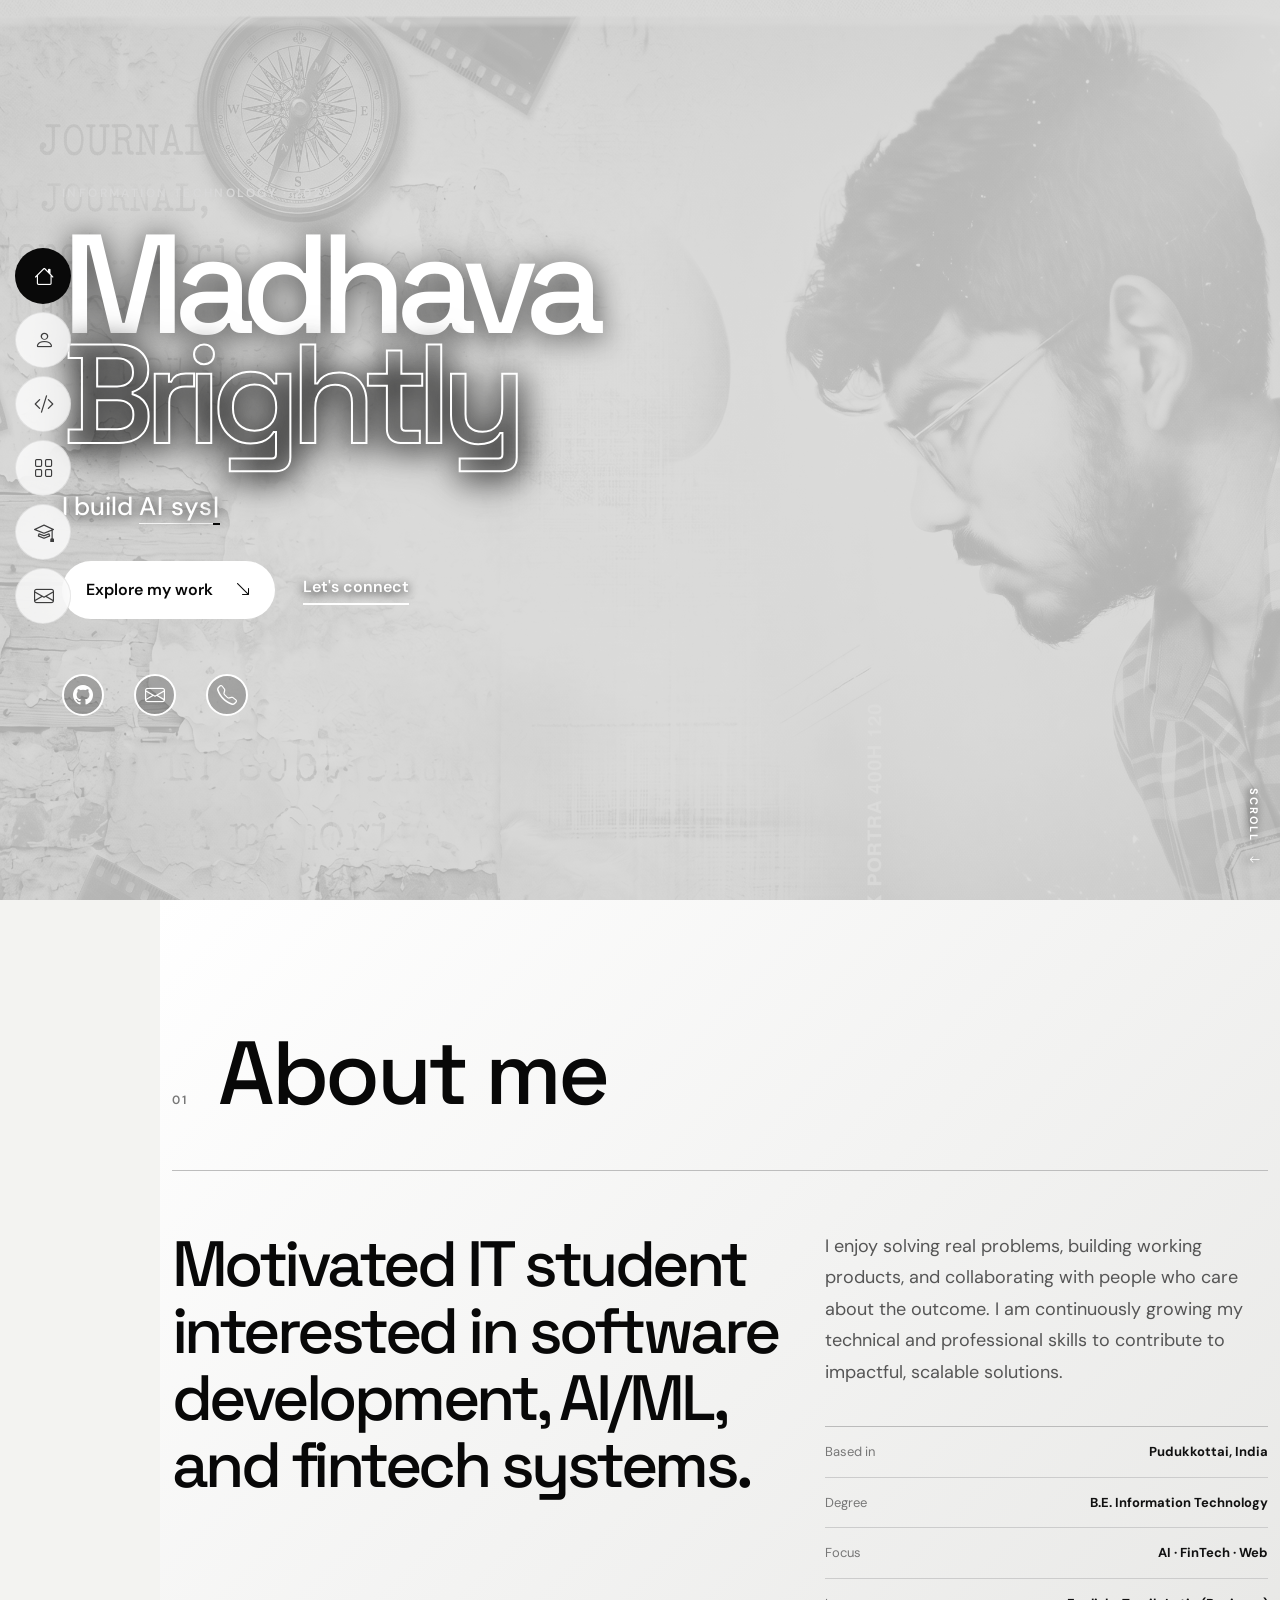
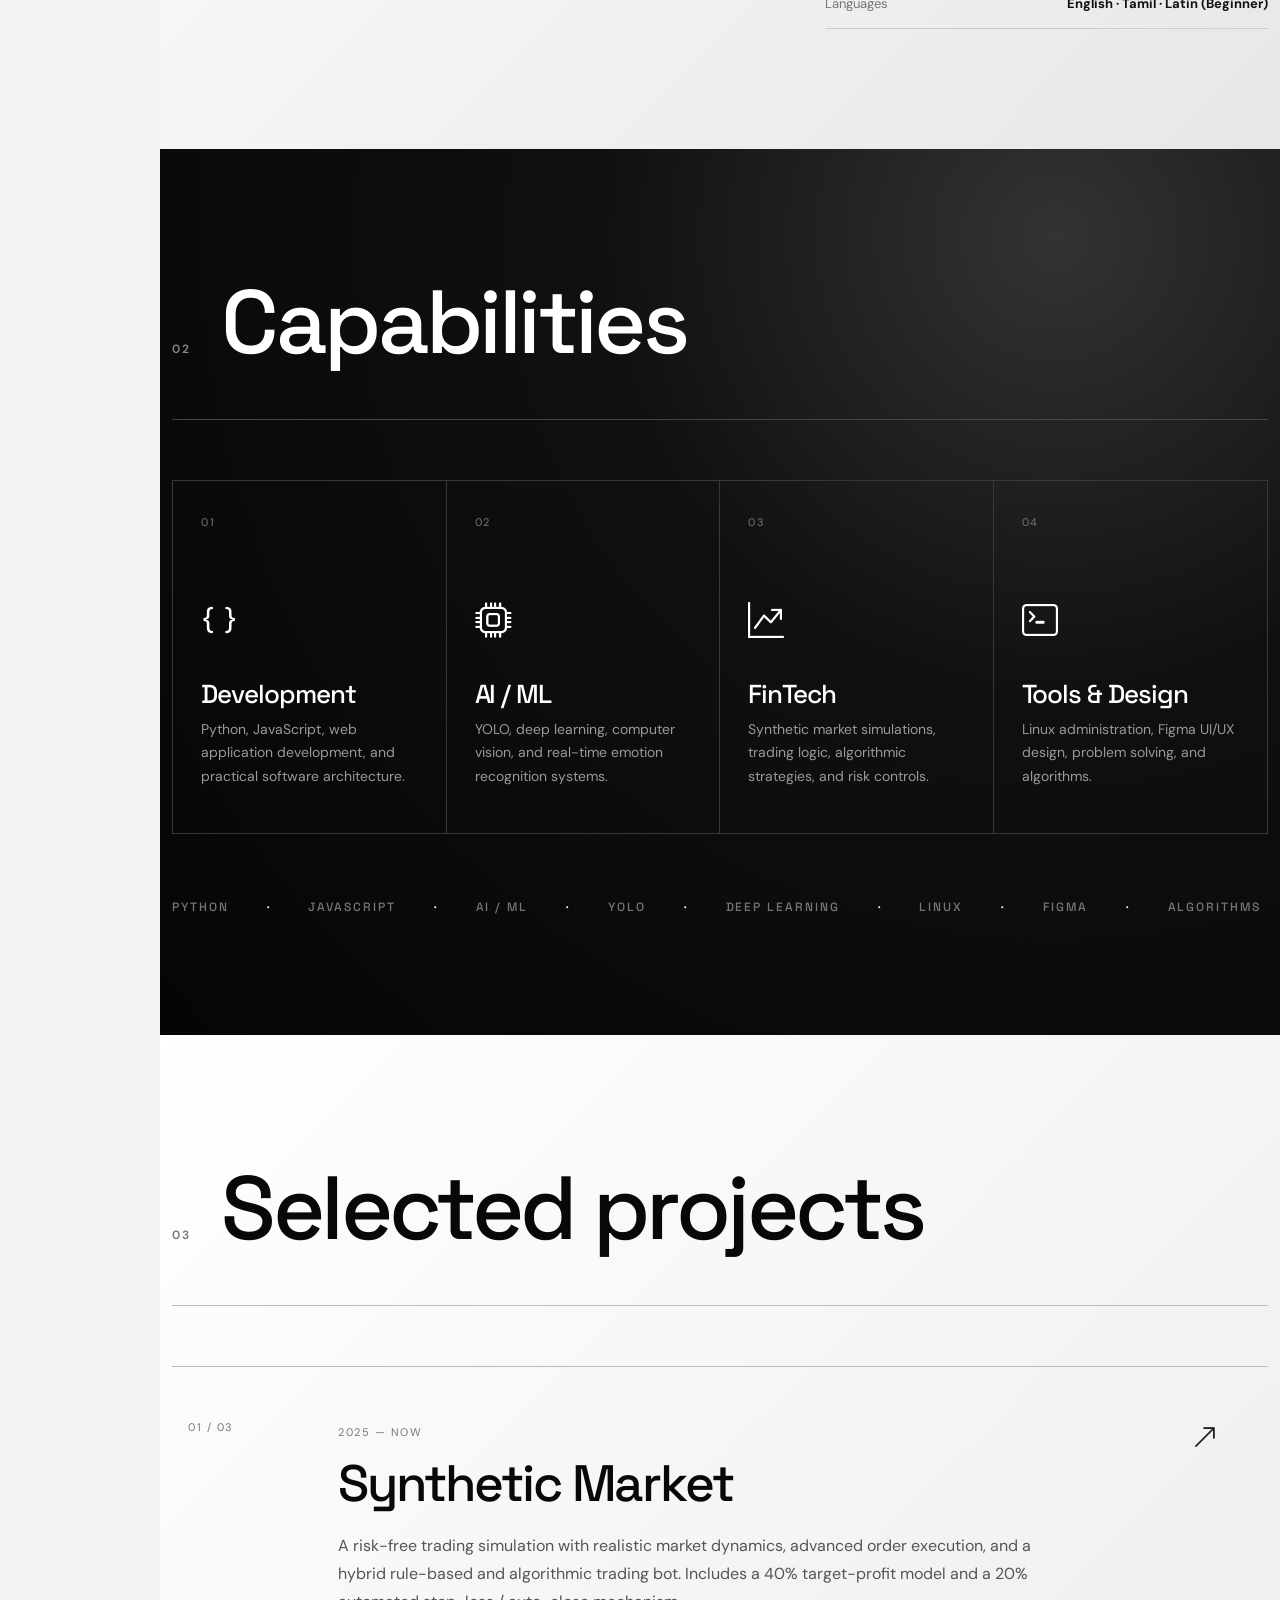
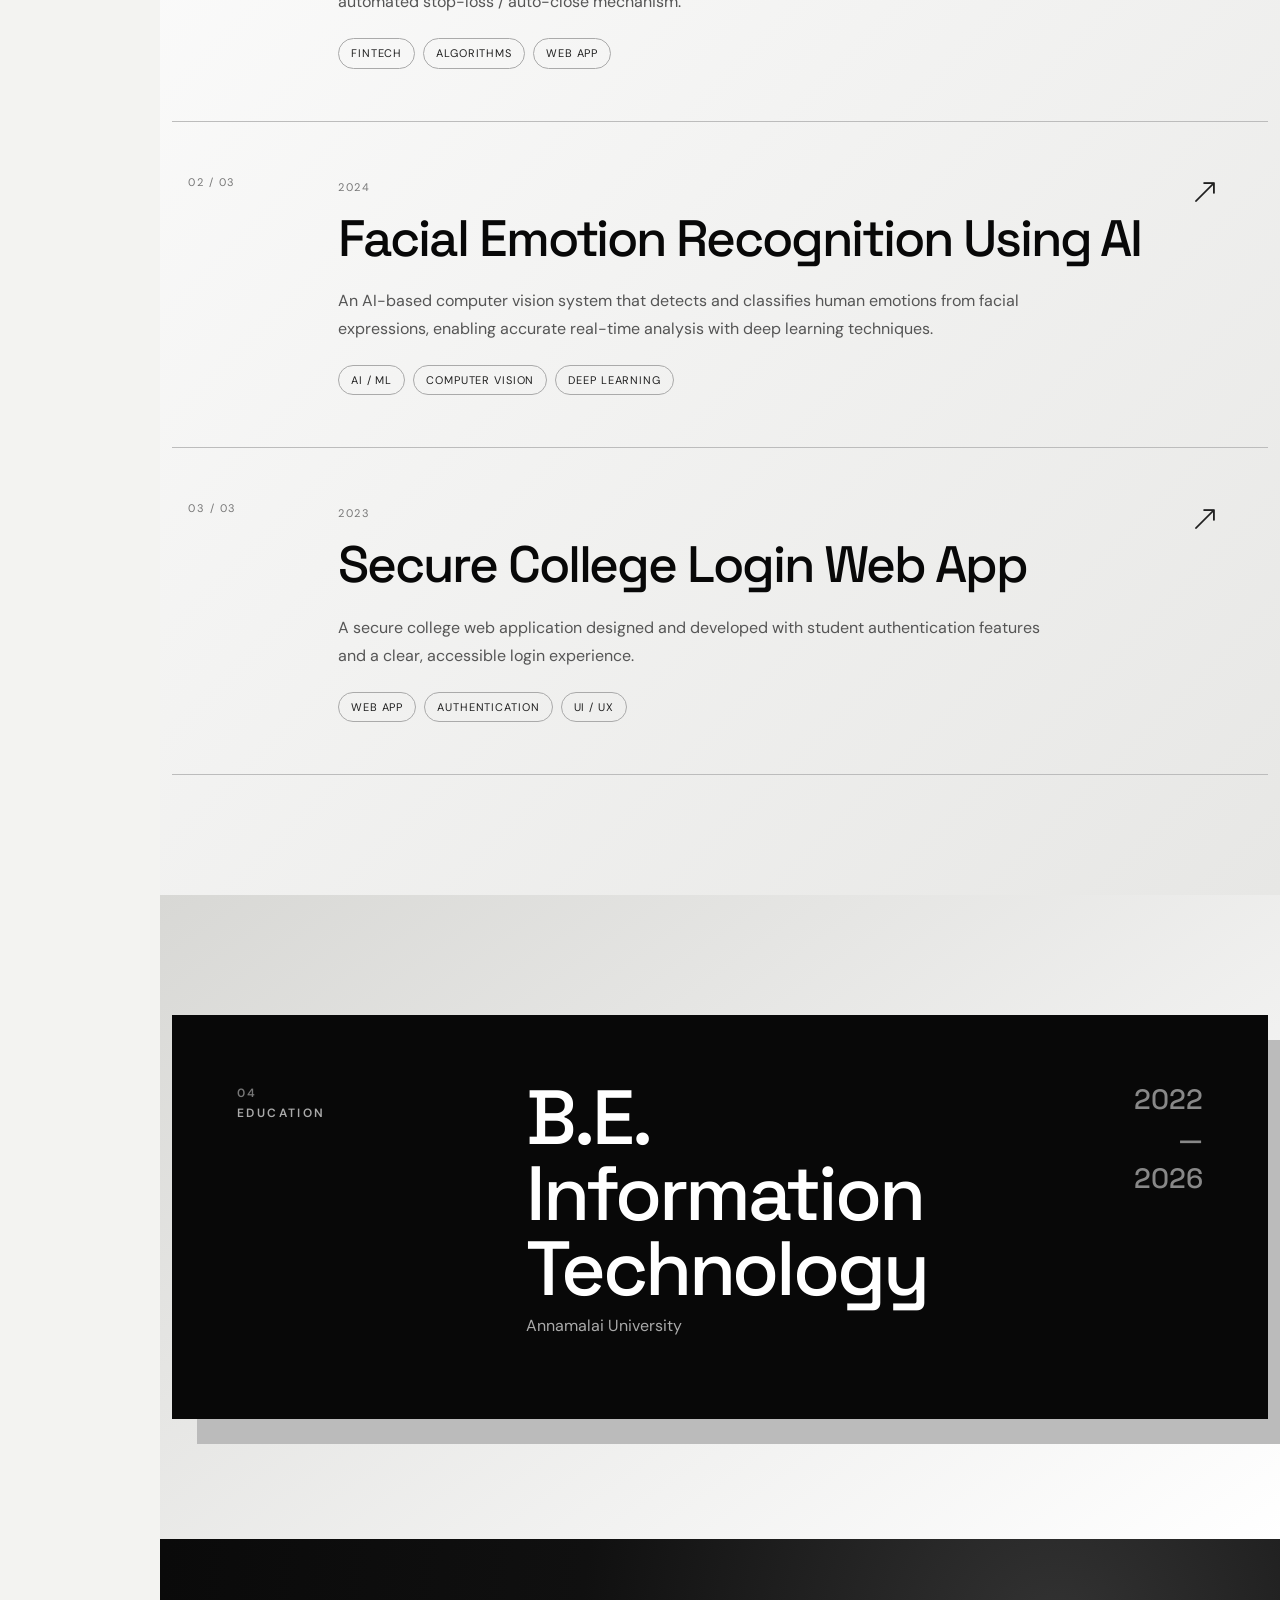
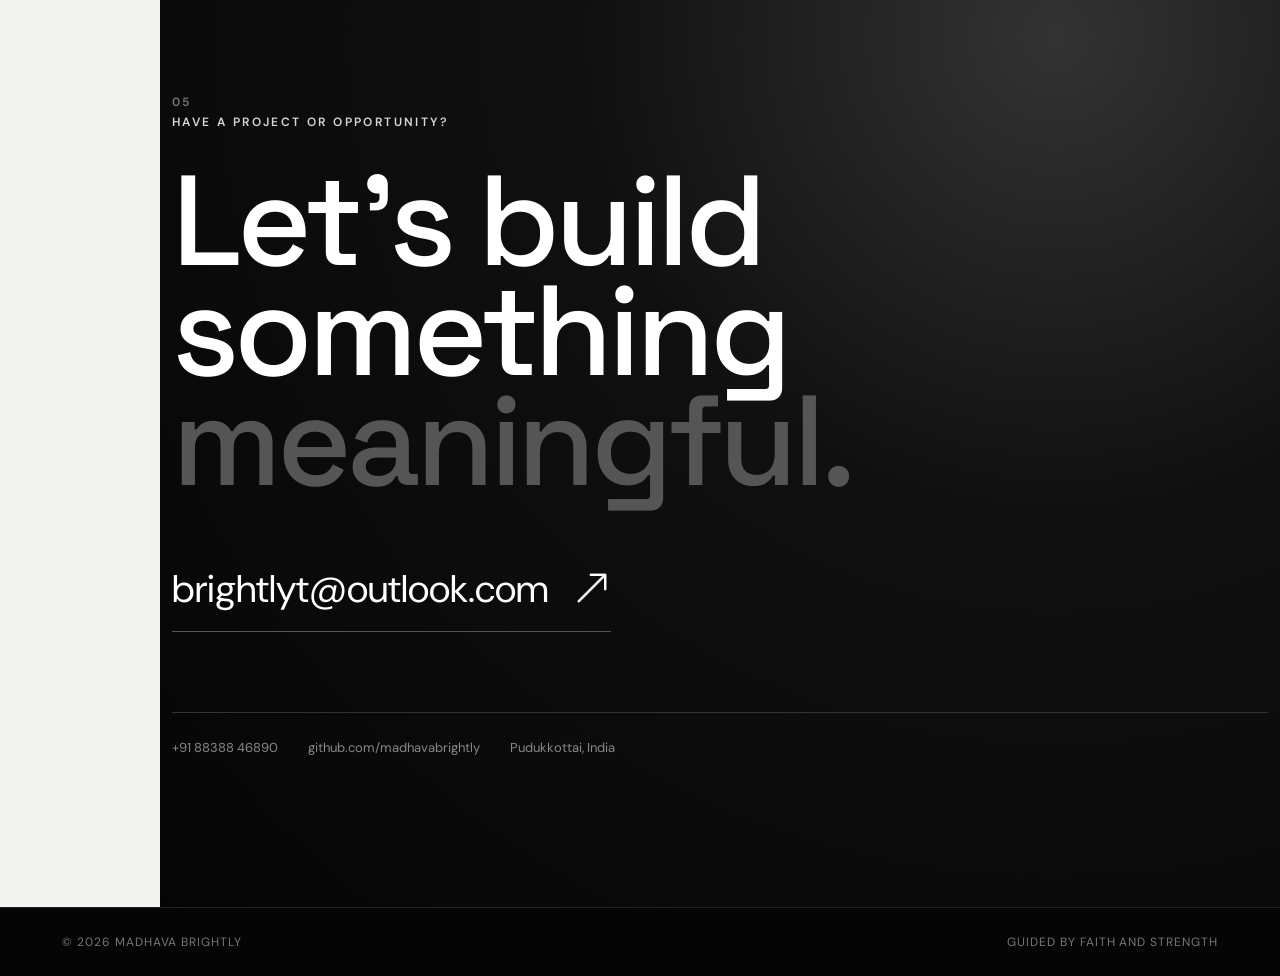
==== index.html @ 01438d74 "Initial portfolio upload" ====
<!DOCTYPE html>
<html lang="en">
<head>
  <meta charset="utf-8">
  <meta content="width=device-width, initial-scale=1.0" name="viewport">
  <title>Madhava Brightly | Developer & AI Enthusiast</title>
  <meta name="description" content="Portfolio of Madhava Brightly, an Information Technology student building AI, fintech, and web applications.">
  <link href="assets/img/favicon.png" rel="icon">
  <link href="https://fonts.googleapis.com" rel="preconnect">
  <link href="https://fonts.gstatic.com" rel="preconnect" crossorigin>
  <link href="https://fonts.googleapis.com/css2?family=DM+Sans:wght@300;400;500;600&family=Space+Grotesk:wght@400;500;600;700&display=swap" rel="stylesheet">
  <link href="assets/vendor/bootstrap/css/bootstrap.min.css" rel="stylesheet">
  <link href="assets/vendor/bootstrap-icons/bootstrap-icons.css" rel="stylesheet">
  <link href="assets/vendor/aos/aos.css" rel="stylesheet">
  <link href="assets/css/main.css" rel="stylesheet">
</head>
<body class="index-page monochrome">
  <header id="header" class="header d-flex flex-column justify-content-center">
    <i class="header-toggle d-xl-none bi bi-list"></i>
    <nav id="navmenu" class="navmenu"><ul>
      <li><a href="#hero" class="active"><i class="bi bi-house navicon"></i><span>Home</span></a></li>
      <li><a href="#about"><i class="bi bi-person navicon"></i><span>About</span></a></li>
      <li><a href="#skills"><i class="bi bi-code-slash navicon"></i><span>Skills</span></a></li>
      <li><a href="#projects"><i class="bi bi-grid navicon"></i><span>Projects</span></a></li>
      <li><a href="#education"><i class="bi bi-mortarboard navicon"></i><span>Education</span></a></li>
      <li><a href="#contact"><i class="bi bi-envelope navicon"></i><span>Contact</span></a></li>
    </ul></nav>
  </header>

  <main class="main">
    <section id="hero" class="hero section">
      <img src="assets/img/hero-bg.jpg" alt="Madhava Brightly portfolio background">
      <div class="hero-shade"></div>
      <div class="container" data-aos="fade-up"><div class="hero-copy">
        <span class="eyebrow">Information Technology · 2026</span>
        <h1>Madhava<br><span>Brightly</span></h1>
        <p>I build <span class="typed" data-typed-items="AI systems, fintech simulations, thoughtful web apps, practical software">AI systems</span></p>
        <div class="hero-actions"><a href="#projects" class="primary-btn">Explore my work <i class="bi bi-arrow-down-right"></i></a><a href="mailto:brightlyt@outlook.com" class="text-link">Let's connect</a></div>
        <div class="social-links">
          <a href="https://github.com/madhavabrightly" target="_blank" rel="noopener" aria-label="GitHub"><i class="bi bi-github"></i></a>
          <a href="mailto:brightlyt@outlook.com" aria-label="Email"><i class="bi bi-envelope"></i></a>
          <a href="tel:+918838846890" aria-label="Phone"><i class="bi bi-telephone"></i></a>
        </div>
      </div></div>
      <div class="scroll-cue"><span>Scroll</span><i class="bi bi-arrow-down"></i></div>
    </section>

    <section id="about" class="about section section-fade"><div class="container">
      <div class="section-heading" data-aos="fade-up"><span class="section-number">01</span><h2>About me</h2></div>
      <div class="row gy-5 align-items-start">
        <div class="col-lg-7" data-aos="fade-up"><p class="lead-copy">Motivated IT student interested in software development, AI/ML, and fintech systems.</p></div>
        <div class="col-lg-5" data-aos="fade-up" data-aos-delay="100">
          <p>I enjoy solving real problems, building working products, and collaborating with people who care about the outcome. I am continuously growing my technical and professional skills to contribute to impactful, scalable solutions.</p>
          <div class="quick-facts">
            <div><span>Based in</span><strong>Pudukkottai, India</strong></div><div><span>Degree</span><strong>B.E. Information Technology</strong></div>
            <div><span>Focus</span><strong>AI · FinTech · Web</strong></div><div><span>Languages</span><strong>English · Tamil · Latin (Beginner)</strong></div>
          </div>
        </div>
      </div>
    </div></section>

    <section id="skills" class="skills section dark-panel"><div class="container">
      <div class="section-heading light" data-aos="fade-up"><span class="section-number">02</span><h2>Capabilities</h2></div>
      <div class="skill-grid">
        <article class="skill-card" data-aos="fade-up"><span>01</span><i class="bi bi-braces"></i><h3>Development</h3><p>Python, JavaScript, web application development, and practical software architecture.</p></article>
        <article class="skill-card" data-aos="fade-up" data-aos-delay="75"><span>02</span><i class="bi bi-cpu"></i><h3>AI / ML</h3><p>YOLO, deep learning, computer vision, and real-time emotion recognition systems.</p></article>
        <article class="skill-card" data-aos="fade-up" data-aos-delay="150"><span>03</span><i class="bi bi-graph-up-arrow"></i><h3>FinTech</h3><p>Synthetic market simulations, trading logic, algorithmic strategies, and risk controls.</p></article>
        <article class="skill-card" data-aos="fade-up" data-aos-delay="225"><span>04</span><i class="bi bi-terminal"></i><h3>Tools & Design</h3><p>Linux administration, Figma UI/UX design, problem solving, and algorithms.</p></article>
      </div>
      <div class="skill-marquee"><span>PYTHON</span><span>JAVASCRIPT</span><span>AI / ML</span><span>YOLO</span><span>DEEP LEARNING</span><span>LINUX</span><span>FIGMA</span><span>ALGORITHMS</span></div>
    </div></section>

    <section id="projects" class="projects section section-fade"><div class="container">
      <div class="section-heading" data-aos="fade-up"><span class="section-number">03</span><h2>Selected projects</h2></div>
      <div class="project-list">
        <article class="project-card" data-aos="fade-up"><div class="project-index">01 / 03</div><div><span class="project-year">2025 — Now</span><h3>Synthetic Market</h3><p>A risk-free trading simulation with realistic market dynamics, advanced order execution, and a hybrid rule-based and algorithmic trading bot. Includes a 40% target-profit model and a 20% automated stop-loss / auto-close mechanism.</p><div class="tags"><span>FinTech</span><span>Algorithms</span><span>Web App</span></div></div><i class="bi bi-arrow-up-right project-arrow"></i></article>
        <article class="project-card" data-aos="fade-up"><div class="project-index">02 / 03</div><div><span class="project-year">2024</span><h3>Facial Emotion Recognition Using AI</h3><p>An AI-based computer vision system that detects and classifies human emotions from facial expressions, enabling accurate real-time analysis with deep learning techniques.</p><div class="tags"><span>AI / ML</span><span>Computer Vision</span><span>Deep Learning</span></div></div><i class="bi bi-arrow-up-right project-arrow"></i></article>
        <article class="project-card" data-aos="fade-up"><div class="project-index">03 / 03</div><div><span class="project-year">2023</span><h3>Secure College Login Web App</h3><p>A secure college web application designed and developed with student authentication features and a clear, accessible login experience.</p><div class="tags"><span>Web App</span><span>Authentication</span><span>UI / UX</span></div></div><i class="bi bi-arrow-up-right project-arrow"></i></article>
      </div>
    </div></section>

    <section id="education" class="education section"><div class="container"><div class="education-card" data-aos="fade-up">
      <div><span class="section-number">04</span><p class="eyebrow">Education</p></div><div><h2>B.E. Information<br>Technology</h2><p>Annamalai University</p></div><div class="education-year">2022<br>—<br>2026</div>
    </div></div></section>

    <section id="contact" class="contact section dark-panel"><div class="container"><div class="contact-wrap" data-aos="fade-up">
      <span class="section-number">05</span><p class="eyebrow">Have a project or opportunity?</p><h2>Let's build something<br><span>meaningful.</span></h2>
      <a href="mailto:brightlyt@outlook.com" class="contact-email">brightlyt@outlook.com <i class="bi bi-arrow-up-right"></i></a>
      <div class="contact-details"><a href="tel:+918838846890">+91 88388 46890</a><a href="https://github.com/madhavabrightly" target="_blank" rel="noopener">github.com/madhavabrightly</a><span>Pudukkottai, India</span></div>
    </div></div></section>
  </main>

  <footer class="footer"><div class="container d-flex justify-content-between flex-wrap gap-3"><span>© 2026 Madhava Brightly</span><span>Guided by faith and strength</span></div></footer>
  <a href="#" id="scroll-top" class="scroll-top d-flex align-items-center justify-content-center"><i class="bi bi-arrow-up-short"></i></a><div id="preloader"></div>
  <script src="assets/vendor/bootstrap/js/bootstrap.bundle.min.js"></script>
  <script src="assets/vendor/aos/aos.js"></script>
  <script src="assets/vendor/typed.js/typed.umd.js"></script>
  <script src="assets/vendor/purecounter/purecounter_vanilla.js"></script>
  <script src="assets/vendor/waypoints/noframework.waypoints.js"></script>
  <script src="assets/vendor/glightbox/js/glightbox.min.js"></script>
  <script src="assets/vendor/imagesloaded/imagesloaded.pkgd.min.js"></script>
  <script src="assets/vendor/isotope-layout/isotope.pkgd.min.js"></script>
  <script src="assets/vendor/swiper/swiper-bundle.min.js"></script>
  <script src="assets/js/main.js"></script>
</body>
</html>
---- assets/css/main.css ----
/**
* Template Name: MyResume
* Template URL: https://bootstrapmade.com/free-html-bootstrap-template-my-resume/
* Updated: Jun 29 2024 with Bootstrap v5.3.3
* Author: BootstrapMade.com
* License: https://bootstrapmade.com/license/
*/

/*--------------------------------------------------------------
# Font & Color Variables
# Help: https://bootstrapmade.com/color-system/
--------------------------------------------------------------*/
/* Fonts */
:root {
  --default-font: "Roboto",  system-ui, -apple-system, "Segoe UI", Roboto, "Helvetica Neue", Arial, "Noto Sans", "Liberation Sans", sans-serif, "Apple Color Emoji", "Segoe UI Emoji", "Segoe UI Symbol", "Noto Color Emoji";
  --heading-font: "Raleway",  sans-serif;
  --nav-font: "Poppins",  sans-serif;
}

/* Global Colors - Modern black & white vintage palette */
:root { 
  --background-color: #f7f5f0;
  --default-color: #2a2a2a;
  --heading-color: #1a1a1a;
  --accent-color: #1a1a1a;
  --surface-color: #faf8f4;
  --contrast-color: #f7f5f0;
}

/* Nav Menu Colors */
:root {
  --nav-color: #3d3d3d;
  --nav-hover-color: #1a1a1a;
  --nav-mobile-background-color: #f7f5f0;
  --nav-dropdown-background-color: #faf8f4;
  --nav-dropdown-color: #1a1a1a;
  --nav-dropdown-hover-color: #1a1a1a;
}

/* Color Presets */

.light-background {
  --background-color: #ece9e1;
  --surface-color: #faf8f4;
}

.dark-background {
  --background-color: #141414;
  --default-color: #e8e4dc;
  --heading-color: #f7f5f0;
  --surface-color: #1f1f1f;
  --contrast-color: #f7f5f0;
}

/* Smooth scroll */
:root {
  scroll-behavior: smooth;
}

/*--------------------------------------------------------------
# General Styling & Shared Classes
--------------------------------------------------------------*/
body {
  color: var(--default-color);
  background-color: var(--background-color);
  font-family: var(--default-font);
}

a {
  color: var(--accent-color);
  text-decoration: none;
  transition: 0.3s;
}

a:hover {
  color: color-mix(in srgb, var(--accent-color), transparent 25%);
  text-decoration: none;
}

h1,
h2,
h3,
h4,
h5,
h6 {
  color: var(--heading-color);
  font-family: var(--heading-font);
}

/* PHP Email Form Messages
------------------------------*/
.php-email-form .error-message {
  display: none;
  background: #df1529;
  color: #ffffff;
  text-align: left;
  padding: 15px;
  margin-bottom: 24px;
  font-weight: 600;
}

.php-email-form .sent-message {
  display: none;
  color: #ffffff;
  background: #059652;
  text-align: center;
  padding: 15px;
  margin-bottom: 24px;
  font-weight: 600;
}

.php-email-form .loading {
  display: none;
  background: var(--surface-color);
  text-align: center;
  padding: 15px;
  margin-bottom: 24px;
}

.php-email-form .loading:before {
  content: "";
  display: inline-block;
  border-radius: 50%;
  width: 24px;
  height: 24px;
  margin: 0 10px -6px 0;
  border: 3px solid var(--accent-color);
  border-top-color: var(--surface-color);
  animation: php-email-form-loading 1s linear infinite;
}

@keyframes php-email-form-loading {
  0% {
    transform: rotate(0deg);
  }

  100% {
    transform: rotate(360deg);
  }
}

/*--------------------------------------------------------------
# Global Header
--------------------------------------------------------------*/
.header {
  color: var(--default-color);
  position: fixed;
  top: 0;
  left: 0;
  bottom: 0;
  padding: 0 15px;
  transition: all ease-in-out 0.3s;
  overflow-y: auto;
  z-index: 997;
  min-width: 200px;
}

@media (max-width: 1199px) {
  .header {
    background-color: var(--background-color);
    border-right: 1px solid color-mix(in srgb, var(--default-color), transparent 90%);
    width: 300px;
    left: -100%;
  }
}

@media (min-width: 1200px) and (max-width: 1600px) {
  .header~main {
    margin-left: 160px;
  }

  .header~main .hero {
    margin-left: -160px;
    width: 100vw;
  }
}

.header.header-show {
  left: 0;
}

.header .header-toggle {
  color: var(--contrast-color);
  background-color: var(--accent-color);
  font-size: 22px;
  display: flex;
  align-items: center;
  justify-content: center;
  width: 40px;
  height: 40px;
  border-radius: 50%;
  cursor: pointer;
  position: fixed;
  top: 15px;
  right: 15px;
  z-index: 9999;
  transition: background-color 0.3s;
}

.header .header-toggle:hover {
  color: var(--contrast-color);
  background-color: color-mix(in srgb, var(--accent-color) 90%, white 15%);
}

/*--------------------------------------------------------------
# Navigation Menu
--------------------------------------------------------------*/
.navmenu {
  padding: 0;
  z-index: 9997;
}

.navmenu ul {
  list-style: none;
  padding: 0 0 20px 0;
  margin: 0;
  width: 140px;
}

.navmenu a,
.navmenu a:focus {
  color: var(--nav-color);
  font-family: var(--nav-font);
  display: flex;
  align-items: center;
  padding: 10px 18px;
  margin-bottom: 8px;
  font-size: 15px;
  border-radius: 50px;
  background: color-mix(in srgb, var(--default-color), transparent 92%);
  height: 56px;
  width: 100%;
  overflow: hidden;
  transition: 0.3s;
}

.navmenu a i,
.navmenu a:focus i {
  font-size: 20px;
}

.navmenu a span,
.navmenu a:focus span {
  padding: 0 5px 0 7px;
}

@media (min-width: 992px) {

  .navmenu a,
  .navmenu a:focus {
    max-width: 56px;
  }

  .navmenu a span,
  .navmenu a:focus span {
    display: none;
  }
}

.navmenu a:hover,
.navmenu .active,
.navmenu .active:focus,
.navmenu li:hover>a {
  color: var(--contrast-color);
  background: var(--nav-hover-color);
}

.navmenu a:hover,
.navmenu li:hover>a {
  max-width: 100%;
  color: var(--contrast-color);
}

.navmenu a:hover span,
.navmenu li:hover>a span {
  display: block;
}

/*--------------------------------------------------------------
# Global Footer
--------------------------------------------------------------*/
.footer {
  color: var(--default-color);
  background-color: var(--background-color);
  font-size: 14px;
  text-align: center;
  padding: 30px 0;
  position: relative;
}

.footer h3 {
  font-size: 36px;
  font-weight: 700;
  position: relative;
  padding: 0;
  margin: 0 0 15px 0;
}

.footer p {
  font-size: 15;
  font-style: italic;
  padding: 0;
  margin: 0 0 30px 0;
}

.footer .social-links {
  margin: 0 0 30px 0;
}

.footer .social-links a {
  font-size: 16px;
  display: flex;
  align-items: center;
  justify-content: center;
  background: var(--accent-color);
  color: var(--contrast-color);
  line-height: 1;
  margin: 0 4px;
  border-radius: 50%;
  text-align: center;
  width: 36px;
  height: 36px;
  transition: 0.3s;
}

.footer .social-links a:hover {
  background: color-mix(in srgb, var(--accent-color), transparent 20%);
  text-decoration: none;
}

.footer .copyright {
  padding-top: 25px;
  border-top: 1px solid color-mix(in srgb, var(--default-color), transparent 90%);
}

.footer .credits {
  font-size: 13px;
  padding-top: 5px;
}

/*--------------------------------------------------------------
# Preloader
--------------------------------------------------------------*/
#preloader {
  position: fixed;
  inset: 0;
  z-index: 999999;
  overflow: hidden;
  background: var(--background-color);
  transition: all 0.6s ease-out;
}

#preloader:before {
  content: "";
  position: fixed;
  top: calc(50% - 30px);
  left: calc(50% - 30px);
  border: 6px solid #f7f5f0;
  border-color: var(--accent-color) transparent var(--accent-color) transparent;
  border-radius: 50%;
  width: 60px;
  height: 60px;
  animation: animate-preloader 1.5s linear infinite;
}

@keyframes animate-preloader {
  0% {
    transform: rotate(0deg);
  }

  100% {
    transform: rotate(360deg);
  }
}

/*--------------------------------------------------------------
# Scroll Top Button
--------------------------------------------------------------*/
.scroll-top {
  position: fixed;
  visibility: hidden;
  opacity: 0;
  right: 15px;
  bottom: -15px;
  z-index: 99999;
  background-color: var(--accent-color);
  width: 44px;
  height: 44px;
  border-radius: 50px;
  transition: all 0.4s;
}

.scroll-top i {
  font-size: 24px;
  color: var(--contrast-color);
  line-height: 0;
}

.scroll-top:hover {
  background-color: color-mix(in srgb, var(--accent-color), transparent 20%);
  color: var(--contrast-color);
}

.scroll-top.active {
  visibility: visible;
  opacity: 1;
  bottom: 15px;
}

/*--------------------------------------------------------------
# Disable aos animation delay on mobile devices
--------------------------------------------------------------*/
@media screen and (max-width: 768px) {
  [data-aos-delay] {
    transition-delay: 0 !important;
  }
}

/*--------------------------------------------------------------
# Global Page Titles & Breadcrumbs
--------------------------------------------------------------*/
.page-title {
  --background-color: color-mix(in srgb, var(--default-color), transparent 96%);
  color: var(--default-color);
  background-color: var(--background-color);
  padding: 20px 0;
  position: relative;
}

.page-title h1 {
  font-size: 28px;
  font-weight: 700;
  margin: 0;
}

.page-title .breadcrumbs ol {
  display: flex;
  flex-wrap: wrap;
  list-style: none;
  padding: 0 0 10px 0;
  margin: 0;
  font-size: 14px;
  font-weight: 400;
}

.page-title .breadcrumbs ol li+li {
  padding-left: 10px;
}

.page-title .breadcrumbs ol li+li::before {
  content: "/";
  display: inline-block;
  padding-right: 10px;
  color: color-mix(in srgb, var(--default-color), transparent 70%);
}

/*--------------------------------------------------------------
# Global Sections
--------------------------------------------------------------*/
section,
.section {
  color: var(--default-color);
  background-color: var(--background-color);
  padding: 60px 0;
  overflow: clip;
}

/*--------------------------------------------------------------
# Global Section Titles
--------------------------------------------------------------*/
.section-title {
  text-align: center;
  padding-bottom: 60px;
  position: relative;
}

.section-title h2 {
  font-size: 32px;
  font-weight: 700;
  margin-bottom: 20px;
  padding-bottom: 20px;
  position: relative;
}

.section-title h2:before {
  content: "";
  position: absolute;
  display: block;
  width: 160px;
  height: 1px;
  background: color-mix(in srgb, var(--default-color), transparent 60%);
  left: 0;
  right: 0;
  bottom: 1px;
  margin: auto;
}

.section-title h2::after {
  content: "";
  position: absolute;
  display: block;
  width: 60px;
  height: 3px;
  background: var(--accent-color);
  left: 0;
  right: 0;
  bottom: 0;
  margin: auto;
}

.section-title p {
  margin-bottom: 0;
}

/*--------------------------------------------------------------
# Hero Section
--------------------------------------------------------------*/
.hero {
  width: 100%;
  min-height: 100vh;
  position: relative;
  padding: 80px 0;
  display: flex;
  align-items: center;
  justify-content: center;
}

.hero img {
  position: absolute;
  inset: 0;
  display: block;
  width: 100%;
  height: 100%;
  object-fit: cover;
  z-index: 1;
}

.hero:before {
  content: "";
  background: color-mix(in srgb, var(--background-color), transparent 30%);
  position: absolute;
  inset: 0;
  z-index: 2;
}

.hero .container {
  position: relative;
  z-index: 3;
}

.hero h2 {
  margin: 0;
  font-size: 64px;
  font-weight: 700;
}

.hero p {
  margin: 5px 0 0 0;
  font-size: 26px;
}

.hero p span {
  letter-spacing: 1px;
  border-bottom: 2px solid var(--accent-color);
}

.hero .social-links {
  margin-top: 25px;
}

.hero .social-links a {
  font-size: 20px;
  display: inline-block;
  color: color-mix(in srgb, var(--default-color), transparent 30%);
  line-height: 1;
  margin-right: 20px;
  transition: 0.3s;
}

.hero .social-links a:hover {
  color: var(--accent-color);
}

@media (max-width: 768px) {
  .hero h2 {
    font-size: 32px;
  }

  .hero p {
    font-size: 20px;
  }
}

/*--------------------------------------------------------------
# About Section
--------------------------------------------------------------*/
.about .content h2 {
  font-weight: 700;
  font-size: 24px;
}

.about .content ul {
  list-style: none;
  padding: 0;
}

.about .content ul li {
  margin-bottom: 20px;
  display: flex;
  align-items: center;
}

.about .content ul strong {
  margin-right: 10px;
}

.about .content ul i {
  font-size: 16px;
  margin-right: 5px;
  color: var(--accent-color);
  line-height: 0;
}

/*--------------------------------------------------------------
# Stats Section
--------------------------------------------------------------*/
.stats i {
  background-color: var(--accent-color);
  color: var(--contrast-color);
  width: 54px;
  height: 54px;
  font-size: 24px;
  border-radius: 50px;
  display: inline-flex;
  align-items: center;
  justify-content: center;
  position: relative;
  z-index: 1;
}

.stats .stats-item {
  margin-top: 10px;
  width: 100%;
  position: relative;
  text-align: center;
  z-index: 0;
}

.stats .stats-item span {
  font-size: 36px;
  display: block;
  font-weight: 700;
  color: color-mix(in srgb, var(--default-color), transparent 20%);
}

.stats .stats-item p {
  padding: 0;
  margin: 0;
  color: color-mix(in srgb, var(--default-color), transparent 50%);
  font-size: 16px;
}

/*--------------------------------------------------------------
# Skills Section
--------------------------------------------------------------*/
.skills .progress {
  height: 60px;
  display: block;
  background: none;
  border-radius: 0;
}

.skills .progress .skill {
  color: var(--heading-color);
  padding: 0;
  margin: 0 0 6px 0;
  text-transform: uppercase;
  display: block;
  font-weight: 600;
  font-family: var(--heading-font);
}

.skills .progress .skill .val {
  float: right;
  font-style: normal;
}

.skills .progress-bar-wrap {
  background: color-mix(in srgb, var(--default-color), transparent 90%);
  height: 10px;
}

.skills .progress-bar {
  width: 1px;
  height: 10px;
  transition: 0.9s;
  background-color: var(--accent-color);
}

/*--------------------------------------------------------------
# Resume Section
--------------------------------------------------------------*/
.resume .resume-title {
  color: var(--heading-color);
  font-size: 26px;
  font-weight: 700;
  margin-top: 20px;
  margin-bottom: 20px;
}

.resume .resume-item {
  padding: 0 0 20px 20px;
  margin-top: -2px;
  border-left: 2px solid var(--accent-color);
  position: relative;
}

.resume .resume-item h4 {
  line-height: 18px;
  font-size: 18px;
  font-weight: 600;
  text-transform: uppercase;
  color: color-mix(in srgb, var(--default-color), transparent 20%);
  margin-bottom: 10px;
}

.resume .resume-item h5 {
  font-size: 16px;
  padding: 5px 15px;
  display: inline-block;
  font-weight: 600;
  margin-bottom: 10px;
}

.resume .resume-item ul {
  padding-left: 20px;
}

.resume .resume-item ul li {
  padding-bottom: 10px;
}

.resume .resume-item:last-child {
  padding-bottom: 0;
}

.resume .resume-item::before {
  content: "";
  position: absolute;
  width: 16px;
  height: 16px;
  border-radius: 50px;
  left: -9px;
  top: 0;
  background: var(--background-color);
  border: 2px solid var(--accent-color);
}

/*--------------------------------------------------------------
# Portfolio Section
--------------------------------------------------------------*/
.portfolio .portfolio-filters {
  padding: 0;
  margin: 0 auto 20px auto;
  list-style: none;
  text-align: center;
}

.portfolio .portfolio-filters li {
  cursor: pointer;
  display: inline-block;
  padding: 8px 20px 10px 20px;
  margin: 0;
  font-size: 15px;
  font-weight: 500;
  line-height: 1;
  margin-bottom: 5px;
  border-radius: 50px;
  transition: all 0.3s ease-in-out;
  font-family: var(--heading-font);
}

.portfolio .portfolio-filters li:hover,
.portfolio .portfolio-filters li.filter-active {
  color: var(--contrast-color);
  background-color: var(--accent-color);
}

.portfolio .portfolio-filters li:first-child {
  margin-left: 0;
}

.portfolio .portfolio-filters li:last-child {
  margin-right: 0;
}

@media (max-width: 575px) {
  .portfolio .portfolio-filters li {
    font-size: 14px;
    margin: 0 0 10px 0;
  }
}

.portfolio .portfolio-item {
  position: relative;
  overflow: hidden;
}

.portfolio .portfolio-item .portfolio-info {
  opacity: 0;
  position: absolute;
  left: 12px;
  right: 12px;
  bottom: -100%;
  z-index: 3;
  transition: all ease-in-out 0.5s;
  background: color-mix(in srgb, var(--background-color), transparent 10%);
  padding: 15px;
}

.portfolio .portfolio-item .portfolio-info h4 {
  font-size: 18px;
  font-weight: 600;
  padding-right: 50px;
}

.portfolio .portfolio-item .portfolio-info p {
  color: color-mix(in srgb, var(--default-color), transparent 30%);
  font-size: 14px;
  margin-bottom: 0;
  padding-right: 50px;
}

.portfolio .portfolio-item .portfolio-info .preview-link,
.portfolio .portfolio-item .portfolio-info .details-link {
  position: absolute;
  right: 50px;
  font-size: 24px;
  top: calc(50% - 14px);
  color: color-mix(in srgb, var(--default-color), transparent 30%);
  transition: 0.3s;
  line-height: 0;
}

.portfolio .portfolio-item .portfolio-info .preview-link:hover,
.portfolio .portfolio-item .portfolio-info .details-link:hover {
  color: var(--accent-color);
}

.portfolio .portfolio-item .portfolio-info .details-link {
  right: 14px;
  font-size: 28px;
}

.portfolio .portfolio-item:hover .portfolio-info {
  opacity: 1;
  bottom: 0;
}

/*--------------------------------------------------------------
# Services Section
--------------------------------------------------------------*/
.services .service-item {
  background-color: var(--surface-color);
  box-shadow: 0px 5px 90px 0px rgba(0, 0, 0, 0.1);
  height: 100%;
  padding: 60px 30px;
  text-align: center;
  transition: 0.3s;
  border-radius: 5px;
}

.services .service-item .icon {
  margin: 0 auto;
  width: 100px;
  height: 100px;
  display: flex;
  align-items: center;
  justify-content: center;
  transition: ease-in-out 0.3s;
  position: relative;
}

.services .service-item .icon i {
  font-size: 36px;
  transition: 0.5s;
  position: relative;
}

.services .service-item .icon svg {
  position: absolute;
  top: 0;
  left: 0;
}

.services .service-item .icon svg path {
  transition: 0.5s;
  fill: color-mix(in srgb, var(--default-color), transparent 95%);
}

.services .service-item h3 {
  font-weight: 700;
  margin: 10px 0 15px 0;
  font-size: 22px;
}

.services .service-item p {
  line-height: 24px;
  font-size: 14px;
  margin-bottom: 0;
}

.services .service-item:hover {
  box-shadow: 0px 5px 35px 0px rgba(0, 0, 0, 0.1);
}

.services .service-item.item-cyan i {
  color: #5c5c5c;
}

.services .service-item.item-cyan:hover .icon i {
  color: #f7f5f0;
}

.services .service-item.item-cyan:hover .icon path {
  fill: #3d3d3d;
}

.services .service-item.item-orange i {
  color: #4a4a4a;
}

.services .service-item.item-orange:hover .icon i {
  color: #f7f5f0;
}

.services .service-item.item-orange:hover .icon path {
  fill: #2a2a2a;
}

.services .service-item.item-teal i {
  color: #6b6b6b;
}

.services .service-item.item-teal:hover .icon i {
  color: #f7f5f0;
}

.services .service-item.item-teal:hover .icon path {
  fill: #1a1a1a;
}

.services .service-item.item-red i {
  color: #3d3d3d;
}

.services .service-item.item-red:hover .icon i {
  color: #f7f5f0;
}

.services .service-item.item-red:hover .icon path {
  fill: #141414;
}

.services .service-item.item-indigo i {
  color: #525252;
}

.services .service-item.item-indigo:hover .icon i {
  color: #f7f5f0;
}

.services .service-item.item-indigo:hover .icon path {
  fill: #2a2a2a;
}

.services .service-item.item-pink i {
  color: #454545;
}

.services .service-item.item-pink:hover .icon i {
  color: #f7f5f0;
}

.services .service-item.item-pink:hover .icon path {
  fill: #1a1a1a;
}

/*--------------------------------------------------------------
# Testimonials Section
--------------------------------------------------------------*/
.testimonials .testimonials-carousel,
.testimonials .testimonials-slider {
  overflow: hidden;
}

.testimonials .testimonial-item .testimonial-content {
  border-left: 3px solid var(--accent-color);
  padding-left: 30px;
}

.testimonials .testimonial-item .testimonial-img {
  border-radius: 50%;
  border: 4px solid var(--background-color);
  margin: 0 auto;
}

.testimonials .testimonial-item h3 {
  font-size: 20px;
  font-weight: bold;
  margin: 10px 0 5px 0;
}

.testimonials .testimonial-item h4 {
  font-size: 14px;
  color: color-mix(in srgb, var(--default-color), transparent 40%);
  margin: 0 0 10px 0;
}

.testimonials .testimonial-item .stars i {
  color: #1a1a1a;
  margin: 0 1px;
}

.testimonials .testimonial-item .quote-icon-left,
.testimonials .testimonial-item .quote-icon-right {
  color: color-mix(in srgb, var(--accent-color), transparent 50%);
  font-size: 26px;
  line-height: 0;
}

.testimonials .testimonial-item .quote-icon-left {
  display: inline-block;
  left: -5px;
  position: relative;
}

.testimonials .testimonial-item .quote-icon-right {
  display: inline-block;
  right: -5px;
  position: relative;
  top: 10px;
  transform: scale(-1, -1);
}

.testimonials .testimonial-item p {
  font-style: italic;
}

.testimonials .swiper-wrapper {
  height: auto;
}

.testimonials .swiper-pagination {
  margin-top: 30px;
  position: relative;
}

.testimonials .swiper-pagination .swiper-pagination-bullet {
  width: 12px;
  height: 12px;
  background-color: color-mix(in srgb, var(--default-color), transparent 85%);
  opacity: 1;
}

.testimonials .swiper-pagination .swiper-pagination-bullet-active {
  background-color: var(--accent-color);
}

/*--------------------------------------------------------------
# Contact Section
--------------------------------------------------------------*/
.contact .info-item+.info-item {
  margin-top: 40px;
}

.contact .info-item i {
  color: var(--accent-color);
  background: color-mix(in srgb, var(--accent-color), transparent 92%);
  font-size: 20px;
  width: 44px;
  height: 44px;
  display: flex;
  justify-content: center;
  align-items: center;
  border-radius: 50px;
  transition: all 0.3s ease-in-out;
  margin-right: 15px;
}

.contact .info-item h3 {
  padding: 0;
  font-size: 18px;
  font-weight: 700;
  margin-bottom: 5px;
}

.contact .info-item p {
  padding: 0;
  margin-bottom: 0;
  font-size: 14px;
}

.contact .info-item:hover i {
  background: var(--accent-color);
  color: var(--contrast-color);
}

.contact .php-email-form {
  height: 100%;
}

.contact .php-email-form input[type=text],
.contact .php-email-form input[type=email],
.contact .php-email-form textarea {
  font-size: 14px;
  padding: 10px 15px;
  box-shadow: none;
  border-radius: 0;
  color: var(--default-color);
  background-color: color-mix(in srgb, var(--background-color), transparent 50%);
  border-color: color-mix(in srgb, var(--default-color), transparent 80%);
}

.contact .php-email-form input[type=text]:focus,
.contact .php-email-form input[type=email]:focus,
.contact .php-email-form textarea:focus {
  border-color: var(--accent-color);
}

.contact .php-email-form input[type=text]::placeholder,
.contact .php-email-form input[type=email]::placeholder,
.contact .php-email-form textarea::placeholder {
  color: color-mix(in srgb, var(--default-color), transparent 70%);
}

.contact .php-email-form button[type=submit] {
  color: var(--contrast-color);
  background: var(--accent-color);
  border: 0;
  padding: 10px 30px;
  transition: 0.4s;
  border-radius: 50px;
}

.contact .php-email-form button[type=submit]:hover {
  background: color-mix(in srgb, var(--accent-color), transparent 25%);
}

/*--------------------------------------------------------------
# Portfolio Details Section
--------------------------------------------------------------*/
.portfolio-details .portfolio-details-slider img {
  width: 100%;
}

.portfolio-details .swiper-wrapper {
  height: auto;
}

.portfolio-details .swiper-button-prev,
.portfolio-details .swiper-button-next {
  width: 48px;
  height: 48px;
}

.portfolio-details .swiper-button-prev:after,
.portfolio-details .swiper-button-next:after {
  color: rgba(255, 255, 255, 0.8);
  background-color: rgba(0, 0, 0, 0.15);
  font-size: 24px;
  border-radius: 50%;
  width: 48px;
  height: 48px;
  display: flex;
  align-items: center;
  justify-content: center;
  transition: 0.3s;
}

.portfolio-details .swiper-button-prev:hover:after,
.portfolio-details .swiper-button-next:hover:after {
  background-color: rgba(0, 0, 0, 0.3);
}

@media (max-width: 575px) {

  .portfolio-details .swiper-button-prev,
  .portfolio-details .swiper-button-next {
    display: none;
  }
}

.portfolio-details .swiper-pagination {
  margin-top: 20px;
  position: relative;
}

.portfolio-details .swiper-pagination .swiper-pagination-bullet {
  width: 10px;
  height: 10px;
  background-color: color-mix(in srgb, var(--default-color), transparent 85%);
  opacity: 1;
}

.portfolio-details .swiper-pagination .swiper-pagination-bullet-active {
  background-color: var(--accent-color);
}

.portfolio-details .portfolio-info h3 {
  font-size: 22px;
  font-weight: 700;
  margin-bottom: 20px;
  padding-bottom: 20px;
  position: relative;
}

.portfolio-details .portfolio-info h3:after {
  content: "";
  position: absolute;
  display: block;
  width: 50px;
  height: 3px;
  background: var(--accent-color);
  left: 0;
  bottom: 0;
}

.portfolio-details .portfolio-info ul {
  list-style: none;
  padding: 0;
  font-size: 15px;
}

.portfolio-details .portfolio-info ul li {
  display: flex;
  flex-direction: column;
  padding-bottom: 15px;
}

.portfolio-details .portfolio-info ul strong {
  text-transform: uppercase;
  font-weight: 400;
  color: color-mix(in srgb, var(--default-color), transparent 50%);
  font-size: 14px;
}

.portfolio-details .portfolio-info .btn-visit {
  padding: 8px 40px;
  background: var(--accent-color);
  color: var(--contrast-color);
  border-radius: 50px;
  transition: 0.3s;
}

.portfolio-details .portfolio-info .btn-visit:hover {
  background: color-mix(in srgb, var(--accent-color), transparent 20%);
}

.portfolio-details .portfolio-description h2 {
  font-size: 26px;
  font-weight: 700;
  margin-bottom: 20px;
}

.portfolio-details .portfolio-description p {
  padding: 0;
}

.portfolio-details .portfolio-description .testimonial-item {
  padding: 30px 30px 0 30px;
  position: relative;
  background: color-mix(in srgb, var(--default-color), transparent 97%);
  margin-bottom: 50px;
}

.portfolio-details .portfolio-description .testimonial-item .testimonial-img {
  width: 90px;
  border-radius: 50px;
  border: 6px solid var(--background-color);
  float: left;
  margin: 0 10px 0 0;
}

.portfolio-details .portfolio-description .testimonial-item h3 {
  font-size: 18px;
  font-weight: bold;
  margin: 15px 0 5px 0;
  padding-top: 20px;
}

.portfolio-details .portfolio-description .testimonial-item h4 {
  font-size: 14px;
  color: #6c757d;
  margin: 0;
}

.portfolio-details .portfolio-description .testimonial-item .quote-icon-left,
.portfolio-details .portfolio-description .testimonial-item .quote-icon-right {
  color: color-mix(in srgb, var(--accent-color), transparent 50%);
  font-size: 26px;
  line-height: 0;
}

.portfolio-details .portfolio-description .testimonial-item .quote-icon-left {
  display: inline-block;
  left: -5px;
  position: relative;
}

.portfolio-details .portfolio-description .testimonial-item .quote-icon-right {
  display: inline-block;
  right: -5px;
  position: relative;
  top: 10px;
  transform: scale(-1, -1);
}

.portfolio-details .portfolio-description .testimonial-item p {
  font-style: italic;
  margin: 0 0 15px 0 0 0;
  padding: 0;
}

/*--------------------------------------------------------------
# Service Details Section
--------------------------------------------------------------*/
.service-details .service-box {
  padding: 20px;
  box-shadow: 0px 2px 20px rgba(0, 0, 0, 0.1);
}

.service-details .service-box+.service-box {
  margin-top: 30px;
}

.service-details .service-box h4 {
  font-size: 20px;
  font-weight: 700;
  border-bottom: 2px solid color-mix(in srgb, var(--default-color), transparent 92%);
  padding-bottom: 15px;
  margin-bottom: 15px;
}

.service-details .services-list a {
  color: color-mix(in srgb, var(--default-color), transparent 20%);
  background-color: color-mix(in srgb, var(--default-color), transparent 96%);
  display: flex;
  align-items: center;
  padding: 12px 15px;
  margin-top: 15px;
  transition: 0.3s;
}

.service-details .services-list a:first-child {
  margin-top: 0;
}

.service-details .services-list a i {
  font-size: 16px;
  margin-right: 8px;
  color: var(--accent-color);
}

.service-details .services-list a.active {
  color: var(--contrast-color);
  background-color: var(--accent-color);
}

.service-details .services-list a.active i {
  color: var(--contrast-color);
}

.service-details .services-list a:hover {
  background-color: color-mix(in srgb, var(--accent-color), transparent 95%);
  color: var(--accent-color);
}

.service-details .download-catalog a {
  color: var(--default-color);
  display: flex;
  align-items: center;
  padding: 10px 0;
  transition: 0.3s;
  border-top: 1px solid color-mix(in srgb, var(--default-color), transparent 90%);
}

.service-details .download-catalog a:first-child {
  border-top: 0;
  padding-top: 0;
}

.service-details .download-catalog a:last-child {
  padding-bottom: 0;
}

.service-details .download-catalog a i {
  font-size: 24px;
  margin-right: 8px;
  color: var(--accent-color);
}

.service-details .download-catalog a:hover {
  color: var(--accent-color);
}

.service-details .help-box {
  background-color: var(--accent-color);
  color: var(--contrast-color);
  margin-top: 30px;
  padding: 30px 15px;
}

.service-details .help-box .help-icon {
  font-size: 48px;
}

.service-details .help-box h4,
.service-details .help-box a {
  color: var(--contrast-color);
}

.service-details .services-img {
  margin-bottom: 20px;
}

.service-details h3 {
  font-size: 26px;
  font-weight: 700;
}

.service-details p {
  font-size: 15px;
}

.service-details ul {
  list-style: none;
  padding: 0;
  font-size: 15px;
}

.service-details ul li {
  padding: 5px 0;
  display: flex;
  align-items: center;
}

.service-details ul i {
  font-size: 20px;
  margin-right: 8px;
  color: var(--accent-color);
}

/*--------------------------------------------------------------
# Starter Section Section
--------------------------------------------------------------*/
.starter-section {
  /* Add your styles here */
}

/* Madhava Brightly - monochrome portfolio */
.monochrome {
  --background-color: #f3f3f1;
  --default-color: #202020;
  --heading-color: #080808;
  --accent-color: #090909;
  --surface-color: #fff;
  font-family: "DM Sans", sans-serif;
  background: #f3f3f1;
}
.monochrome h1,.monochrome h2,.monochrome h3,.monochrome h4 { font-family: "Space Grotesk", sans-serif; letter-spacing: -.04em; }
.monochrome .section { padding: 120px 0; }
.monochrome .container { max-width: 1180px; }
.monochrome .header { min-width: 110px; }
.monochrome .navmenu ul { width: 150px; }
.monochrome .navmenu a,.monochrome .navmenu a:focus { background: rgba(255,255,255,.76); border: 1px solid rgba(0,0,0,.08); backdrop-filter: blur(14px); }
.monochrome .navmenu a:hover,.monochrome .navmenu .active,.monochrome .navmenu .active:focus { color: #fff; background: #090909; }
.monochrome .hero { min-height: 100vh; background: #080808; position: relative; overflow: hidden; }
.monochrome .hero > img { position:absolute; inset:0; width:100%; height:100%; object-fit:cover; filter: grayscale(1) contrast(1.08); opacity:.66; }
.hero-shade { position:absolute; inset:0; background: linear-gradient(90deg,rgba(0,0,0,.97) 0%,rgba(0,0,0,.82) 52%,rgba(0,0,0,.45) 100%),linear-gradient(0deg,rgba(0,0,0,.88),transparent 50%); }
.hero-copy { position:relative; z-index:2; max-width:820px; color:#fff; }
.eyebrow { display:block; color:#d8d8d8; font-size:12px; font-weight:600; letter-spacing:.2em; text-transform:uppercase; margin-bottom:28px; }
.hero-copy h1 { color:#fff; font-size:clamp(76px,11vw,164px); line-height:.78; margin:0 0 38px; letter-spacing:-.08em; text-shadow:0 4px 30px rgba(0,0,0,.75); }
.hero-copy h1 span { color:transparent; -webkit-text-stroke:2px #fff; filter:drop-shadow(0 4px 16px rgba(0,0,0,.75)); }
.hero-copy > p { font-size:clamp(20px,2vw,30px); font-weight:500; color:#fff; margin-bottom:35px; text-shadow:0 2px 14px #000; }
.hero-copy .typed { color:#fff; border-bottom:1px solid #fff; }
.hero-actions { display:flex; align-items:center; gap:28px; flex-wrap:wrap; }
.primary-btn { display:inline-flex; gap:22px; align-items:center; background:#fff; color:#080808; padding:17px 24px; border-radius:100px; font-weight:600; }
.primary-btn:hover { background:#bdbdbd; color:#080808; transform:translateY(-2px); }
.text-link { color:#fff; border-bottom:2px solid #fff; padding-bottom:4px; font-weight:600; text-shadow:0 2px 10px #000; }
.text-link:hover { color:#ccc; }
.hero-copy .social-links { display:flex; gap:10px; margin-top:55px; }
.hero-copy .social-links a { width:42px; height:42px; border:2px solid #fff; border-radius:50%; display:grid; place-items:center; color:#fff; background:rgba(0,0,0,.25); }
.hero-copy .social-links a:hover { background:#fff; color:#000; }
.scroll-cue { position:absolute; z-index:2; right:34px; bottom:34px; color:#fff; display:flex; align-items:center; gap:12px; font-size:11px; font-weight:700; letter-spacing:.18em; text-transform:uppercase; transform:rotate(90deg); transform-origin:right bottom; text-shadow:0 2px 8px #000; }
.section-fade { background:linear-gradient(135deg,#fff 0%,#e7e7e5 100%); }
.section-heading { display:flex; gap:30px; align-items:baseline; padding-bottom:42px; margin-bottom:60px; border-bottom:1px solid #bdbdbd; }
.section-heading h2 { font-size:clamp(46px,7vw,92px); margin:0; }
.section-number { font-size:12px; letter-spacing:.18em; font-weight:600; color:#777; }
.lead-copy { font:500 clamp(36px,5vw,68px)/1.05 "Space Grotesk",sans-serif; letter-spacing:-.055em; color:#080808; max-width:770px; }
.about .col-lg-5 > p { font-size:18px; line-height:1.75; color:#555; }
.quick-facts { margin-top:38px; border-top:1px solid #bbb; }
.quick-facts div { display:flex; justify-content:space-between; gap:20px; padding:15px 0; border-bottom:1px solid #ccc; font-size:13px; }
.quick-facts span { color:#777; }.quick-facts strong { text-align:right; color:#111; }
.dark-panel { color:#ddd; background:radial-gradient(circle at 80% 10%,#333 0%,#101010 38%,#050505 100%); }
.section-heading.light { border-color:#444; }.section-heading.light h2 { color:#fff; }.section-heading.light .section-number { color:#888; }
.skill-grid { display:grid; grid-template-columns:repeat(4,1fr); border:1px solid #383838; }
.skill-card { min-height:340px; padding:28px; border-right:1px solid #383838; transition:.35s ease; }
.skill-card:last-child { border:0; }.skill-card:hover { background:#fff; transform:translateY(-8px); color:#222; }.skill-card:hover h3,.skill-card:hover i { color:#080808; }
.skill-card > span { font-size:11px; color:#777; letter-spacing:.15em; }.skill-card i { display:block; color:#fff; font-size:36px; margin:62px 0 30px; }
.skill-card h3 { color:#fff; font-size:26px; }.skill-card p { color:#999; line-height:1.7; font-size:14px; }.skill-card:hover p { color:#555; }
.skill-marquee { display:flex; overflow:hidden; gap:38px; margin-top:65px; white-space:nowrap; color:#777; font:500 12px "Space Grotesk"; letter-spacing:.16em; }
.skill-marquee span:after { content:"·"; margin-left:38px; color:#fff; }
.project-list { border-top:1px solid #bcbcbc; }
.project-card { display:grid; grid-template-columns:120px 1fr 60px; gap:30px; padding:52px 16px; border-bottom:1px solid #bcbcbc; transition:.3s; }
.project-card:hover { background:#fff; padding-left:30px; padding-right:30px; }.project-index,.project-year { color:#777; font-size:11px; letter-spacing:.14em; text-transform:uppercase; }
.project-card h3 { font-size:clamp(32px,4vw,56px); margin:10px 0 18px; }.project-card p { color:#555; max-width:720px; line-height:1.75; }
.tags { display:flex; gap:8px; flex-wrap:wrap; margin-top:22px; }.tags span { border:1px solid #aaa; border-radius:50px; padding:6px 12px; font-size:11px; text-transform:uppercase; letter-spacing:.08em; }
.project-arrow { font-size:26px; }.education { background:linear-gradient(145deg,#d8d8d5,#fff); }
.education-card { background:#080808; color:#fff; padding:65px; display:grid; grid-template-columns:1fr 2fr .5fr; gap:30px; align-items:start; box-shadow:25px 25px 0 #bbb; }
.education-card h2 { color:#fff; font-size:clamp(44px,6vw,82px); line-height:.98; }.education-card p { color:#aaa; }.education-year { font:500 28px/1.4 "Space Grotesk"; text-align:right; color:#888; }
.contact-wrap { padding:30px 0; }.contact-wrap h2 { color:#fff; font-size:clamp(60px,10vw,140px); line-height:.86; margin:35px 0 65px; }.contact-wrap h2 span { color:#555; }
.contact-email { color:#fff; font-size:clamp(22px,3vw,42px); border-bottom:1px solid #555; padding-bottom:12px; display:inline-flex; gap:24px; }.contact-email:hover { color:#aaa; }
.contact-details { display:flex; gap:30px; flex-wrap:wrap; margin-top:80px; padding-top:25px; border-top:1px solid #333; }.contact-details a,.contact-details span { color:#888; font-size:13px; }
.monochrome .footer { background:#050505; color:#777; border-top:1px solid #222; padding:25px 0; font-size:12px; letter-spacing:.08em; text-transform:uppercase; }
.monochrome .scroll-top { background:#fff; color:#000; border:1px solid #bbb; }
@media(max-width:991px){.monochrome .section{padding:85px 0}.skill-grid{grid-template-columns:repeat(2,1fr)}.skill-card:nth-child(2){border-right:0}.skill-card{border-bottom:1px solid #383838}.education-card{grid-template-columns:1fr}.education-year{text-align:left}.hero-shade{background:rgba(0,0,0,.84)}}
@media(max-width:600px){.hero-copy h1{font-size:66px}.skill-grid{grid-template-columns:1fr}.skill-card{border-right:0;min-height:auto}.project-card{grid-template-columns:1fr;padding:35px 5px}.project-arrow{display:none}.education-card{padding:36px 25px;box-shadow:10px 10px 0 #bbb}.section-heading{gap:15px;margin-bottom:40px}.contact-details{flex-direction:column;gap:12px}}
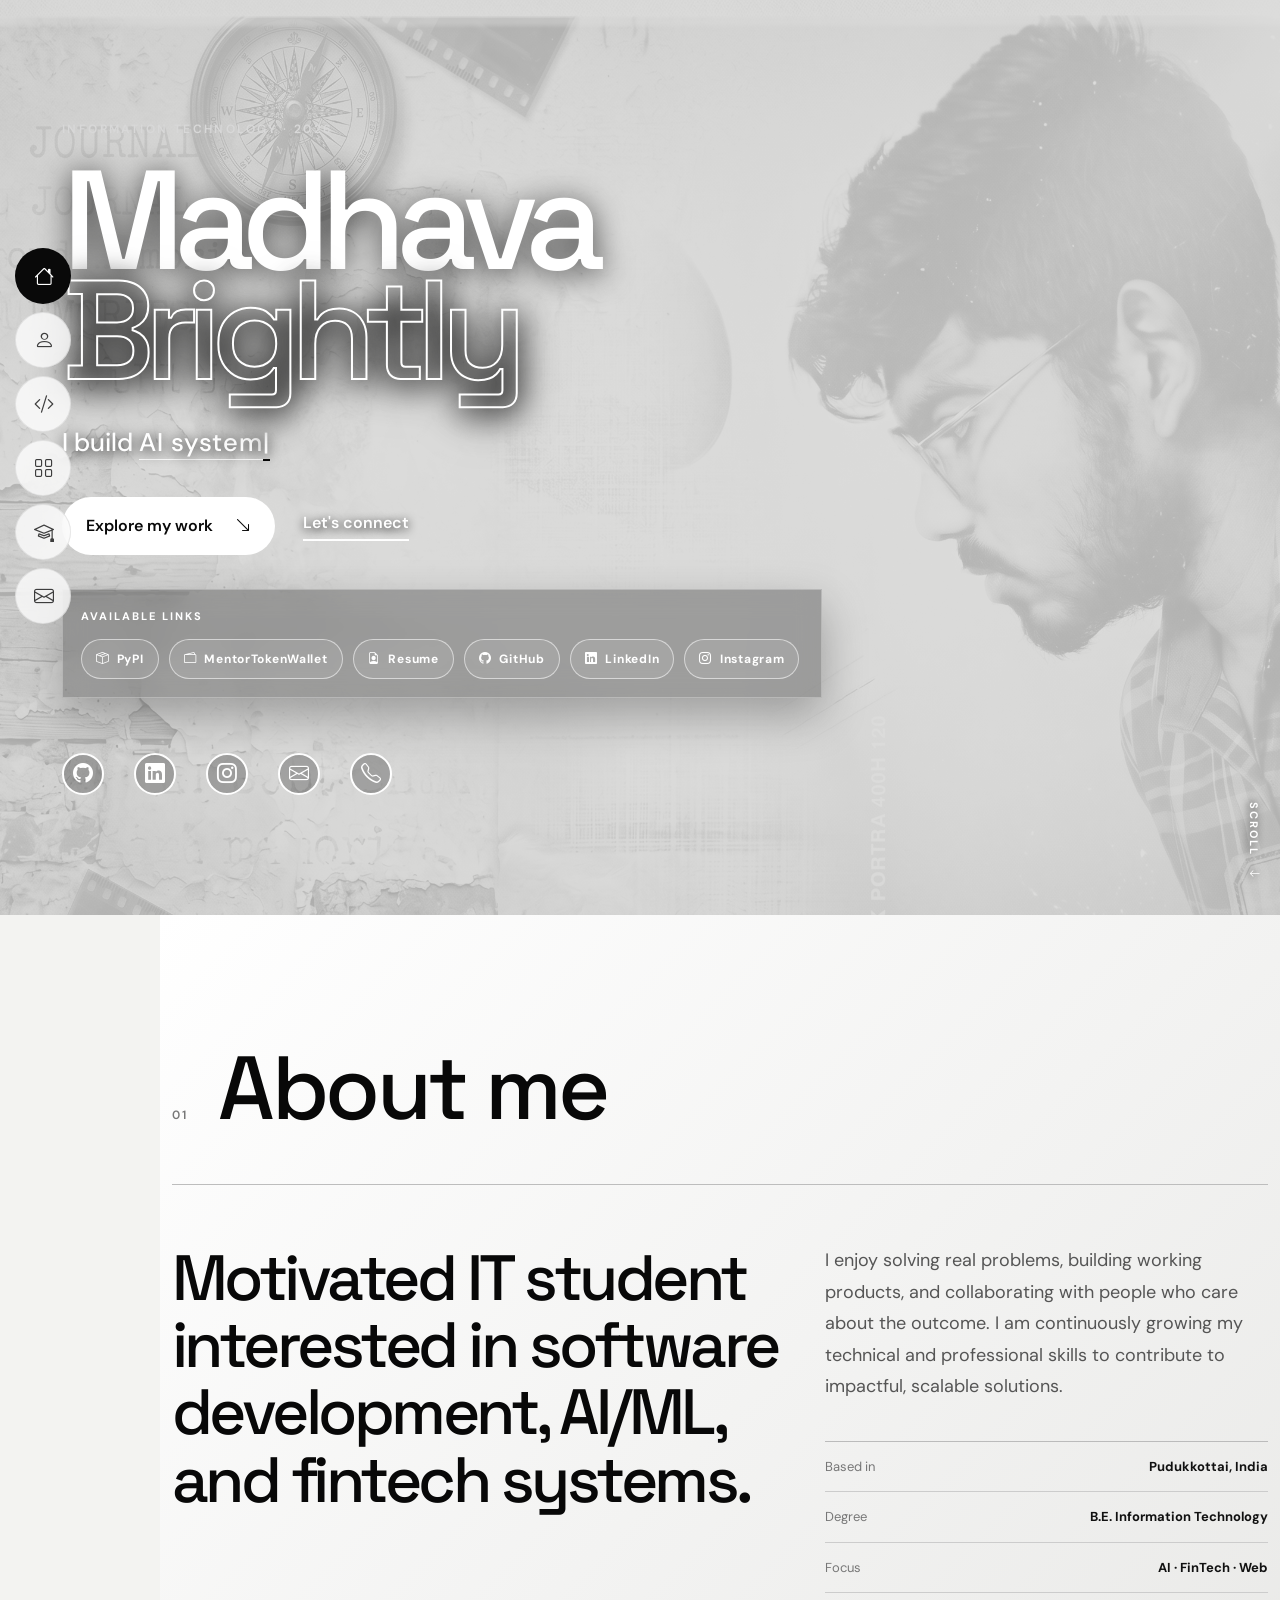
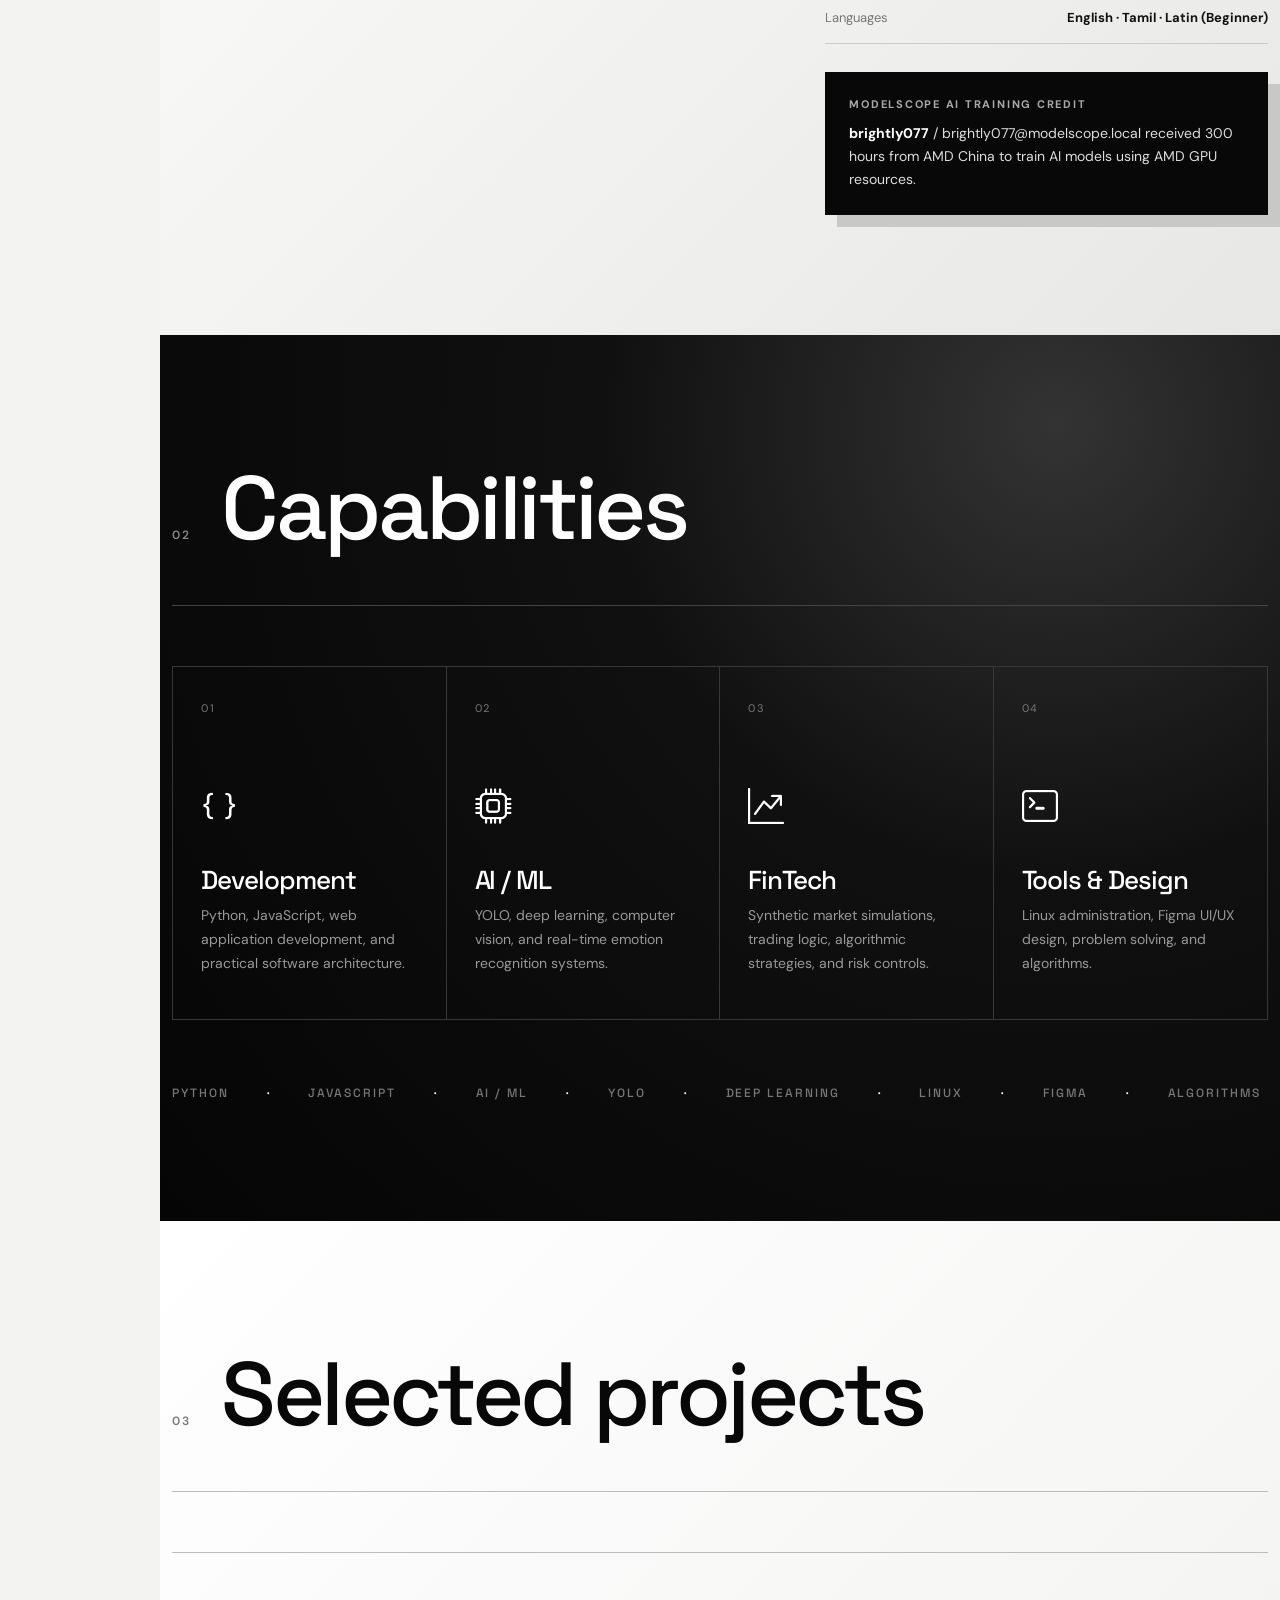
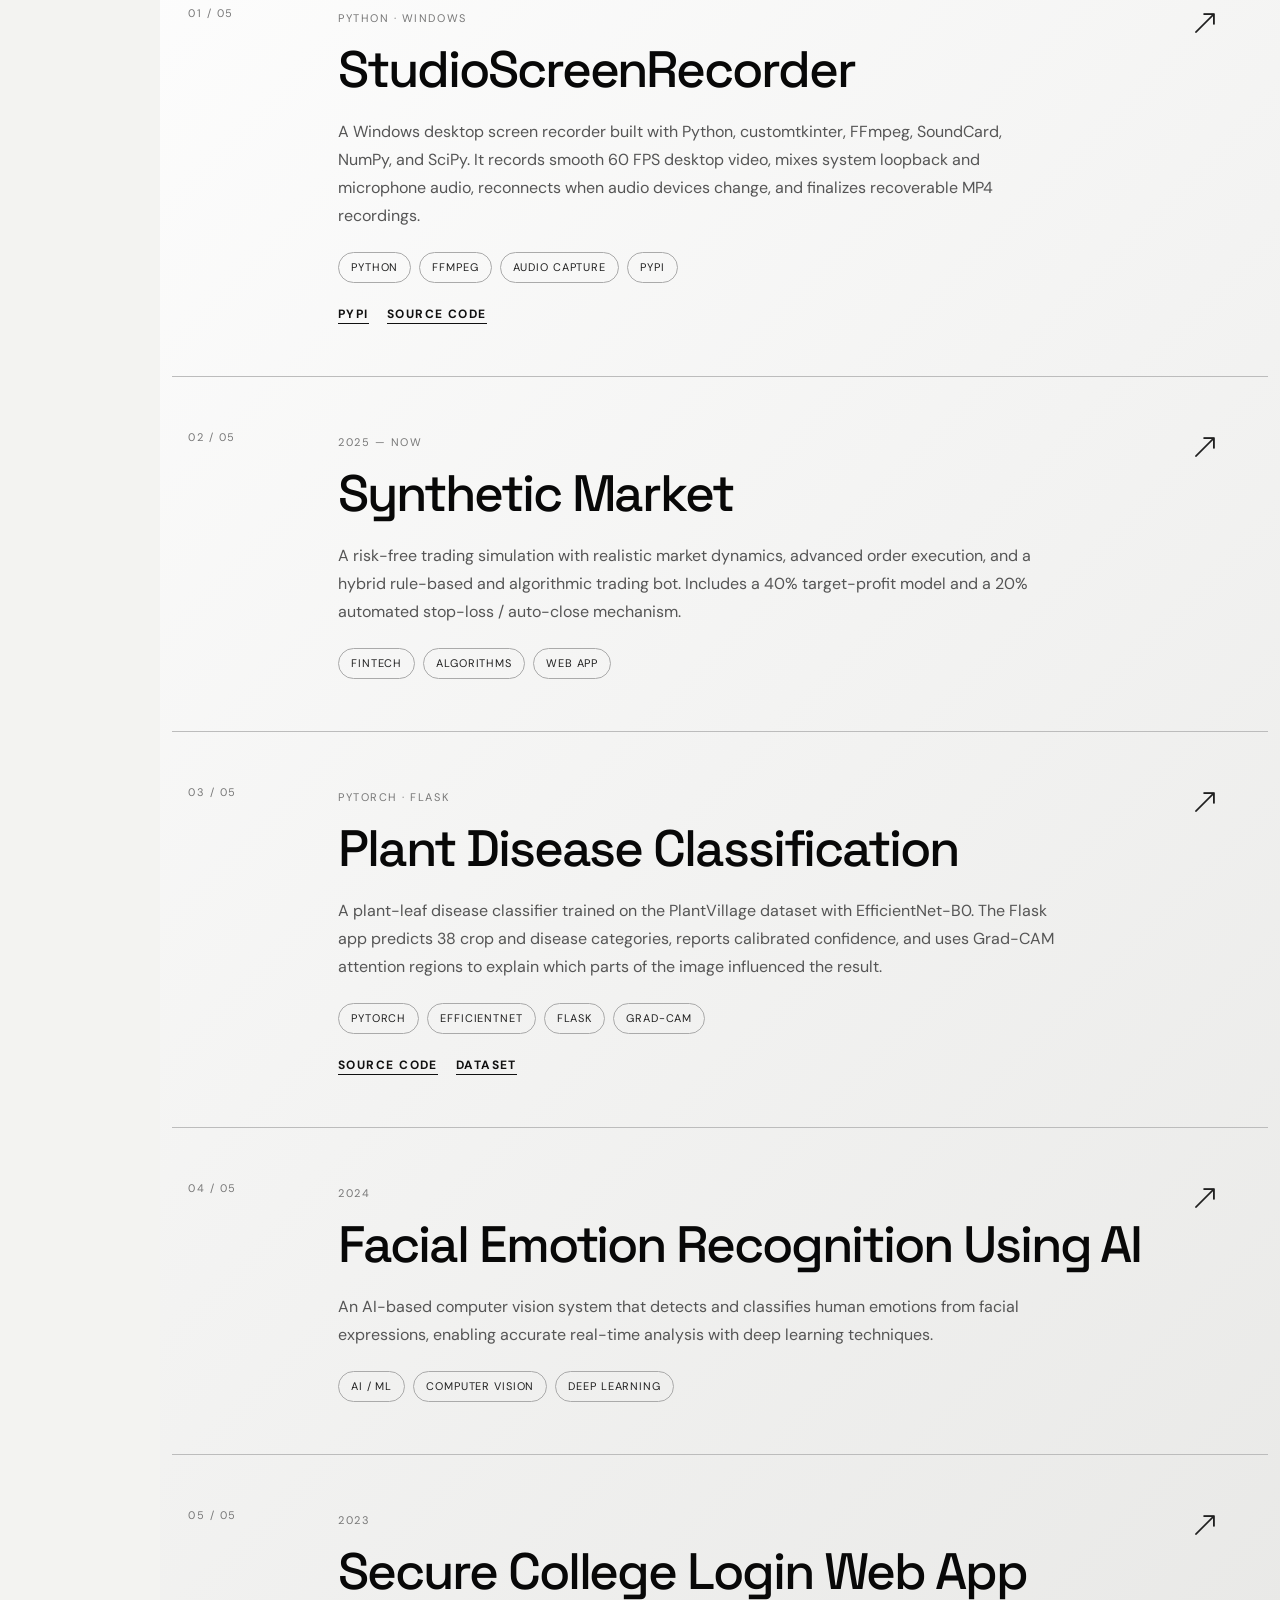
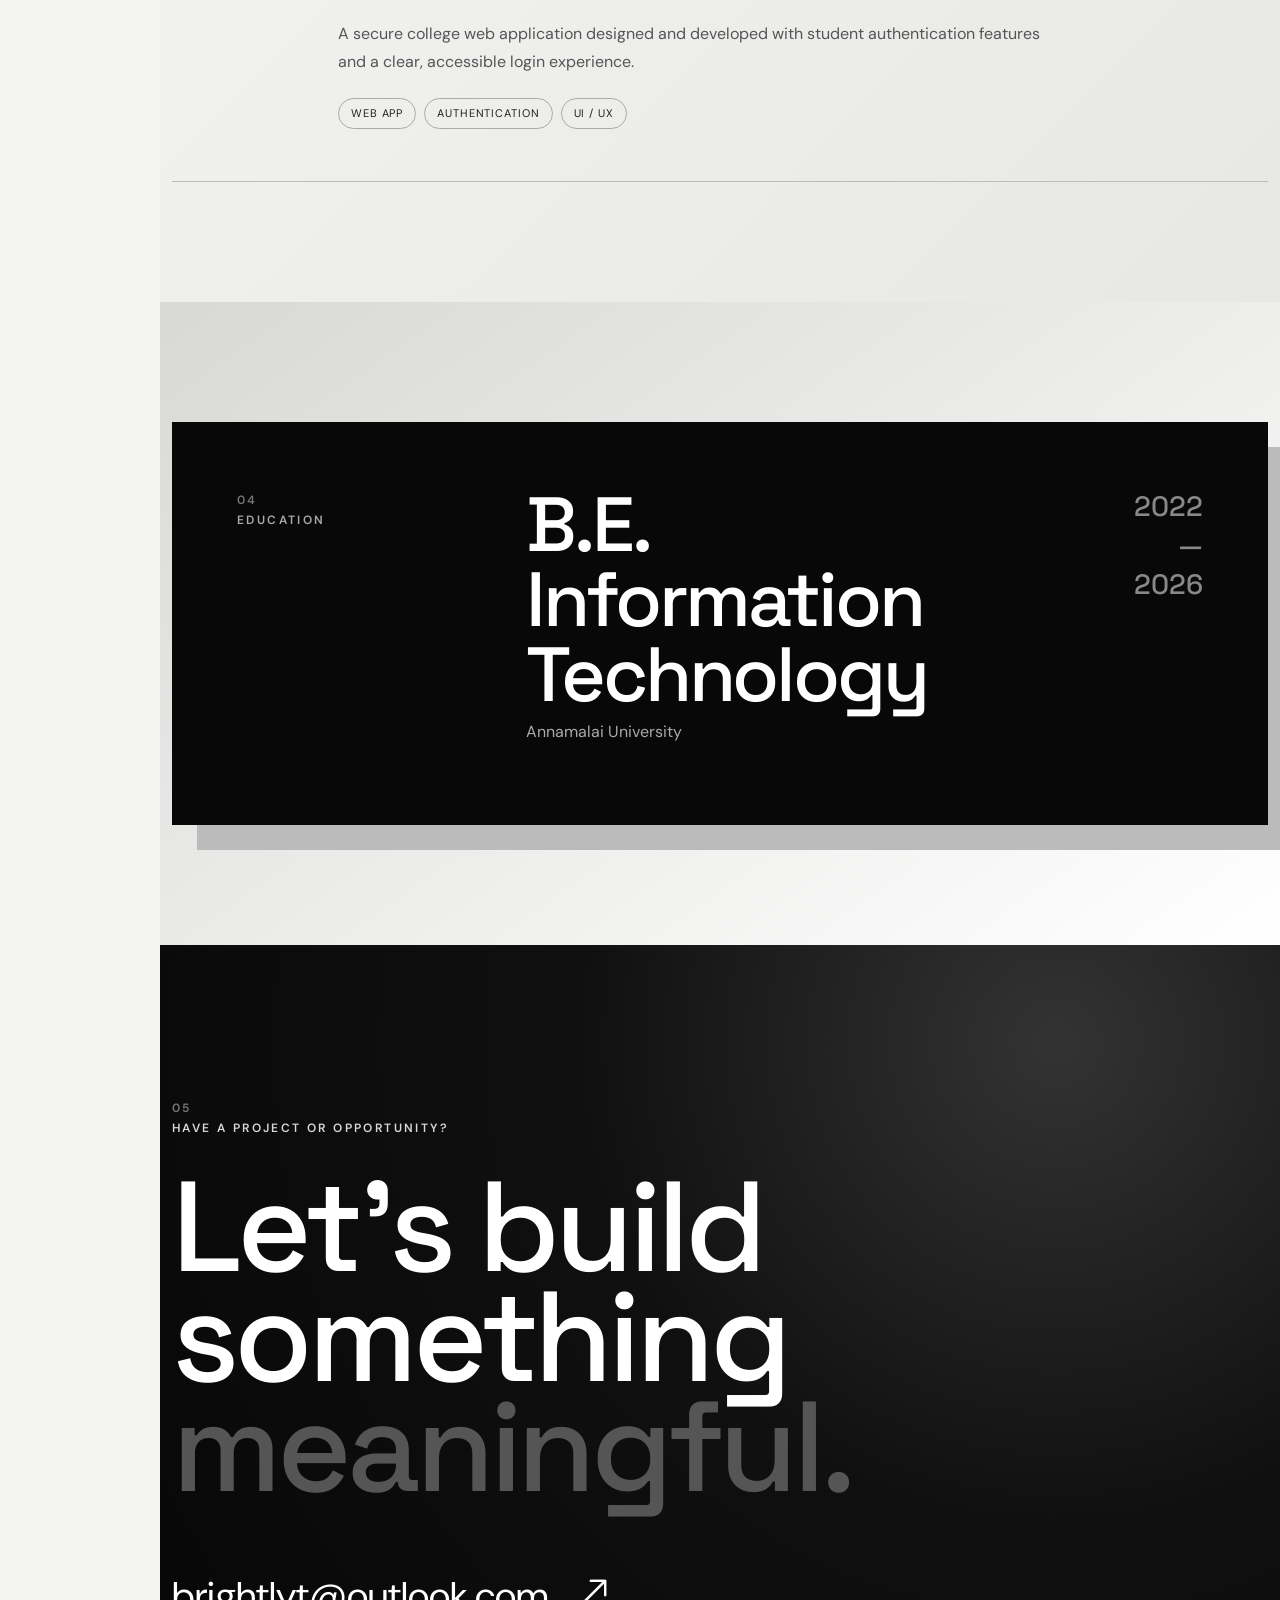
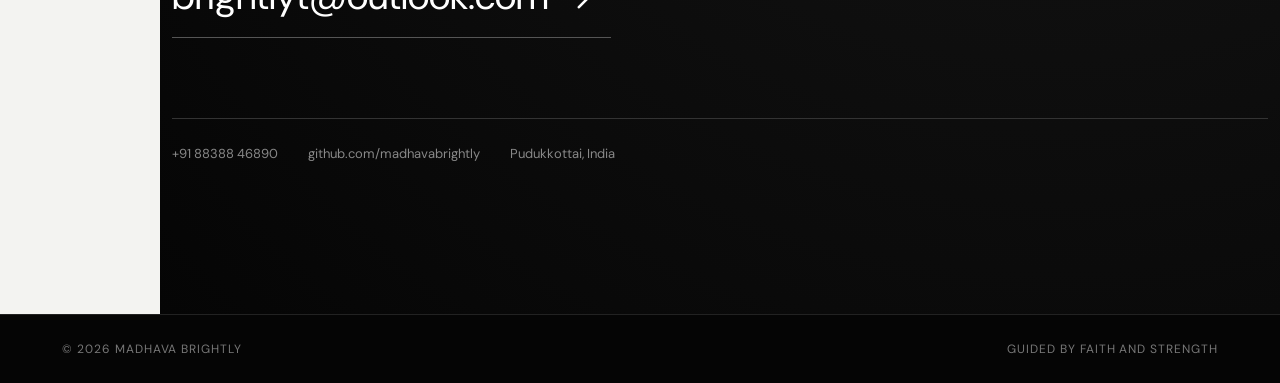
==== commit d5eac8ac: "Update portfolio links and projects" ====
--- a/index.html
+++ b/index.html
@@ -36,8 +36,21 @@
         <h1>Madhava<br><span>Brightly</span></h1>
         <p>I build <span class="typed" data-typed-items="AI systems, fintech simulations, thoughtful web apps, practical software">AI systems</span></p>
         <div class="hero-actions"><a href="#projects" class="primary-btn">Explore my work <i class="bi bi-arrow-down-right"></i></a><a href="mailto:brightlyt@outlook.com" class="text-link">Let's connect</a></div>
+        <div class="hero-link-field" aria-label="Available links">
+          <span>Available links</span>
+          <div class="hero-link-grid">
+            <a href="https://pypi.org/project/studioscreenrecorder/" target="_blank" rel="noopener"><i class="bi bi-box-seam"></i> PyPI</a>
+            <a href="https://madhavabrightly.github.io/MentorTokenWallet/" target="_blank" rel="noopener"><i class="bi bi-wallet2"></i> MentorTokenWallet</a>
+            <a href="https://madhavabrightly.github.io/resume/" target="_blank" rel="noopener"><i class="bi bi-file-earmark-person"></i> Resume</a>
+            <a href="https://github.com/madhavabrightly" target="_blank" rel="noopener"><i class="bi bi-github"></i> GitHub</a>
+            <a href="https://www.linkedin.com/in/madhava-brightly-a-3b6ab525b/" target="_blank" rel="noopener"><i class="bi bi-linkedin"></i> LinkedIn</a>
+            <a href="https://www.instagram.com/brightly.2004/" target="_blank" rel="noopener"><i class="bi bi-instagram"></i> Instagram</a>
+          </div>
+        </div>
         <div class="social-links">
           <a href="https://github.com/madhavabrightly" target="_blank" rel="noopener" aria-label="GitHub"><i class="bi bi-github"></i></a>
+          <a href="https://www.linkedin.com/in/madhava-brightly-a-3b6ab525b/" target="_blank" rel="noopener" aria-label="LinkedIn"><i class="bi bi-linkedin"></i></a>
+          <a href="https://www.instagram.com/brightly.2004/" target="_blank" rel="noopener" aria-label="Instagram"><i class="bi bi-instagram"></i></a>
           <a href="mailto:brightlyt@outlook.com" aria-label="Email"><i class="bi bi-envelope"></i></a>
           <a href="tel:+918838846890" aria-label="Phone"><i class="bi bi-telephone"></i></a>
         </div>
@@ -54,6 +67,10 @@
           <div class="quick-facts">
             <div><span>Based in</span><strong>Pudukkottai, India</strong></div><div><span>Degree</span><strong>B.E. Information Technology</strong></div>
             <div><span>Focus</span><strong>AI · FinTech · Web</strong></div><div><span>Languages</span><strong>English · Tamil · Latin (Beginner)</strong></div>
+          </div>
+          <div class="achievement-note">
+            <span>ModelScope AI Training Credit</span>
+            <p><strong>brightly077</strong> / brightly077@modelscope.local received 300 hours from AMD China to train AI models using AMD GPU resources.</p>
           </div>
         </div>
       </div>
@@ -73,9 +90,11 @@
     <section id="projects" class="projects section section-fade"><div class="container">
       <div class="section-heading" data-aos="fade-up"><span class="section-number">03</span><h2>Selected projects</h2></div>
       <div class="project-list">
-        <article class="project-card" data-aos="fade-up"><div class="project-index">01 / 03</div><div><span class="project-year">2025 — Now</span><h3>Synthetic Market</h3><p>A risk-free trading simulation with realistic market dynamics, advanced order execution, and a hybrid rule-based and algorithmic trading bot. Includes a 40% target-profit model and a 20% automated stop-loss / auto-close mechanism.</p><div class="tags"><span>FinTech</span><span>Algorithms</span><span>Web App</span></div></div><i class="bi bi-arrow-up-right project-arrow"></i></article>
-        <article class="project-card" data-aos="fade-up"><div class="project-index">02 / 03</div><div><span class="project-year">2024</span><h3>Facial Emotion Recognition Using AI</h3><p>An AI-based computer vision system that detects and classifies human emotions from facial expressions, enabling accurate real-time analysis with deep learning techniques.</p><div class="tags"><span>AI / ML</span><span>Computer Vision</span><span>Deep Learning</span></div></div><i class="bi bi-arrow-up-right project-arrow"></i></article>
-        <article class="project-card" data-aos="fade-up"><div class="project-index">03 / 03</div><div><span class="project-year">2023</span><h3>Secure College Login Web App</h3><p>A secure college web application designed and developed with student authentication features and a clear, accessible login experience.</p><div class="tags"><span>Web App</span><span>Authentication</span><span>UI / UX</span></div></div><i class="bi bi-arrow-up-right project-arrow"></i></article>
+        <article class="project-card" data-aos="fade-up"><div class="project-index">01 / 05</div><div><span class="project-year">Python · Windows</span><h3>StudioScreenRecorder</h3><p>A Windows desktop screen recorder built with Python, customtkinter, FFmpeg, SoundCard, NumPy, and SciPy. It records smooth 60 FPS desktop video, mixes system loopback and microphone audio, reconnects when audio devices change, and finalizes recoverable MP4 recordings.</p><div class="tags"><span>Python</span><span>FFmpeg</span><span>Audio Capture</span><span>PyPI</span></div><div class="project-links"><a href="https://pypi.org/project/studioscreenrecorder/" target="_blank" rel="noopener">PyPI</a><a href="https://github.com/madhavabrightly/screenrecorder-fullpython" target="_blank" rel="noopener">Source Code</a></div></div><i class="bi bi-arrow-up-right project-arrow"></i></article>
+        <article class="project-card" data-aos="fade-up"><div class="project-index">02 / 05</div><div><span class="project-year">2025 — Now</span><h3>Synthetic Market</h3><p>A risk-free trading simulation with realistic market dynamics, advanced order execution, and a hybrid rule-based and algorithmic trading bot. Includes a 40% target-profit model and a 20% automated stop-loss / auto-close mechanism.</p><div class="tags"><span>FinTech</span><span>Algorithms</span><span>Web App</span></div></div><i class="bi bi-arrow-up-right project-arrow"></i></article>
+        <article class="project-card" data-aos="fade-up"><div class="project-index">03 / 05</div><div><span class="project-year">PyTorch · Flask</span><h3>Plant Disease Classification</h3><p>A plant-leaf disease classifier trained on the PlantVillage dataset with EfficientNet-B0. The Flask app predicts 38 crop and disease categories, reports calibrated confidence, and uses Grad-CAM attention regions to explain which parts of the image influenced the result.</p><div class="tags"><span>PyTorch</span><span>EfficientNet</span><span>Flask</span><span>Grad-CAM</span></div><div class="project-links"><a href="https://github.com/madhavabrightly/updated-plant-leaf-disease-detection" target="_blank" rel="noopener">Source Code</a><a href="https://www.kaggle.com/datasets/abdallahalidev/plantvillage-dataset" target="_blank" rel="noopener">Dataset</a></div></div><i class="bi bi-arrow-up-right project-arrow"></i></article>
+        <article class="project-card" data-aos="fade-up"><div class="project-index">04 / 05</div><div><span class="project-year">2024</span><h3>Facial Emotion Recognition Using AI</h3><p>An AI-based computer vision system that detects and classifies human emotions from facial expressions, enabling accurate real-time analysis with deep learning techniques.</p><div class="tags"><span>AI / ML</span><span>Computer Vision</span><span>Deep Learning</span></div></div><i class="bi bi-arrow-up-right project-arrow"></i></article>
+        <article class="project-card" data-aos="fade-up"><div class="project-index">05 / 05</div><div><span class="project-year">2023</span><h3>Secure College Login Web App</h3><p>A secure college web application designed and developed with student authentication features and a clear, accessible login experience.</p><div class="tags"><span>Web App</span><span>Authentication</span><span>UI / UX</span></div></div><i class="bi bi-arrow-up-right project-arrow"></i></article>
       </div>
     </div></section>
 
--- a/assets/css/main.css
+++ b/assets/css/main.css
@@ -1489,6 +1489,11 @@
 .primary-btn:hover { background:#bdbdbd; color:#080808; transform:translateY(-2px); }
 .text-link { color:#fff; border-bottom:2px solid #fff; padding-bottom:4px; font-weight:600; text-shadow:0 2px 10px #000; }
 .text-link:hover { color:#ccc; }
+.hero-link-field { margin-top:34px; padding:18px; max-width:760px; border:1px solid rgba(255,255,255,.28); background:rgba(0,0,0,.28); backdrop-filter:blur(12px); box-shadow:0 18px 45px rgba(0,0,0,.28); }
+.hero-link-field > span { display:block; color:#fff; font-size:11px; font-weight:700; letter-spacing:.18em; text-transform:uppercase; margin-bottom:14px; }
+.hero-link-grid { display:flex; gap:10px; flex-wrap:wrap; }
+.hero-link-grid a { display:inline-flex; align-items:center; gap:8px; color:#fff; border:1px solid rgba(255,255,255,.55); border-radius:999px; padding:10px 14px; font-size:12px; font-weight:700; letter-spacing:.06em; background:rgba(255,255,255,.08); }
+.hero-link-grid a:hover { background:#fff; color:#080808; border-color:#fff; transform:translateY(-2px); }
 .hero-copy .social-links { display:flex; gap:10px; margin-top:55px; }
 .hero-copy .social-links a { width:42px; height:42px; border:2px solid #fff; border-radius:50%; display:grid; place-items:center; color:#fff; background:rgba(0,0,0,.25); }
 .hero-copy .social-links a:hover { background:#fff; color:#000; }
@@ -1502,6 +1507,9 @@
 .quick-facts { margin-top:38px; border-top:1px solid #bbb; }
 .quick-facts div { display:flex; justify-content:space-between; gap:20px; padding:15px 0; border-bottom:1px solid #ccc; font-size:13px; }
 .quick-facts span { color:#777; }.quick-facts strong { text-align:right; color:#111; }
+.achievement-note { margin-top:28px; padding:24px; background:#080808; color:#ddd; box-shadow:12px 12px 0 #c8c8c6; }
+.achievement-note span { display:block; color:#aaa; font-size:11px; font-weight:700; letter-spacing:.16em; text-transform:uppercase; margin-bottom:10px; }
+.achievement-note p { margin:0; line-height:1.65; font-size:14px; }.achievement-note strong { color:#fff; }
 .dark-panel { color:#ddd; background:radial-gradient(circle at 80% 10%,#333 0%,#101010 38%,#050505 100%); }
 .section-heading.light { border-color:#444; }.section-heading.light h2 { color:#fff; }.section-heading.light .section-number { color:#888; }
 .skill-grid { display:grid; grid-template-columns:repeat(4,1fr); border:1px solid #383838; }
@@ -1516,6 +1524,7 @@
 .project-card:hover { background:#fff; padding-left:30px; padding-right:30px; }.project-index,.project-year { color:#777; font-size:11px; letter-spacing:.14em; text-transform:uppercase; }
 .project-card h3 { font-size:clamp(32px,4vw,56px); margin:10px 0 18px; }.project-card p { color:#555; max-width:720px; line-height:1.75; }
 .tags { display:flex; gap:8px; flex-wrap:wrap; margin-top:22px; }.tags span { border:1px solid #aaa; border-radius:50px; padding:6px 12px; font-size:11px; text-transform:uppercase; letter-spacing:.08em; }
+.project-links { display:flex; gap:18px; flex-wrap:wrap; margin-top:22px; }.project-links a { color:#111; font-size:12px; font-weight:700; letter-spacing:.12em; text-transform:uppercase; border-bottom:1px solid #111; }.project-links a:hover { color:#777; border-color:#777; }
 .project-arrow { font-size:26px; }.education { background:linear-gradient(145deg,#d8d8d5,#fff); }
 .education-card { background:#080808; color:#fff; padding:65px; display:grid; grid-template-columns:1fr 2fr .5fr; gap:30px; align-items:start; box-shadow:25px 25px 0 #bbb; }
 .education-card h2 { color:#fff; font-size:clamp(44px,6vw,82px); line-height:.98; }.education-card p { color:#aaa; }.education-year { font:500 28px/1.4 "Space Grotesk"; text-align:right; color:#888; }
@@ -1525,4 +1534,4 @@
 .monochrome .footer { background:#050505; color:#777; border-top:1px solid #222; padding:25px 0; font-size:12px; letter-spacing:.08em; text-transform:uppercase; }
 .monochrome .scroll-top { background:#fff; color:#000; border:1px solid #bbb; }
 @media(max-width:991px){.monochrome .section{padding:85px 0}.skill-grid{grid-template-columns:repeat(2,1fr)}.skill-card:nth-child(2){border-right:0}.skill-card{border-bottom:1px solid #383838}.education-card{grid-template-columns:1fr}.education-year{text-align:left}.hero-shade{background:rgba(0,0,0,.84)}}
-@media(max-width:600px){.hero-copy h1{font-size:66px}.skill-grid{grid-template-columns:1fr}.skill-card{border-right:0;min-height:auto}.project-card{grid-template-columns:1fr;padding:35px 5px}.project-arrow{display:none}.education-card{padding:36px 25px;box-shadow:10px 10px 0 #bbb}.section-heading{gap:15px;margin-bottom:40px}.contact-details{flex-direction:column;gap:12px}}
+@media(max-width:600px){.hero-copy h1{font-size:66px}.hero-link-field{padding:14px}.hero-link-grid a{width:100%;justify-content:center}.skill-grid{grid-template-columns:1fr}.skill-card{border-right:0;min-height:auto}.project-card{grid-template-columns:1fr;padding:35px 5px}.project-arrow{display:none}.education-card{padding:36px 25px;box-shadow:10px 10px 0 #bbb}.section-heading{gap:15px;margin-bottom:40px}.contact-details{flex-direction:column;gap:12px}}
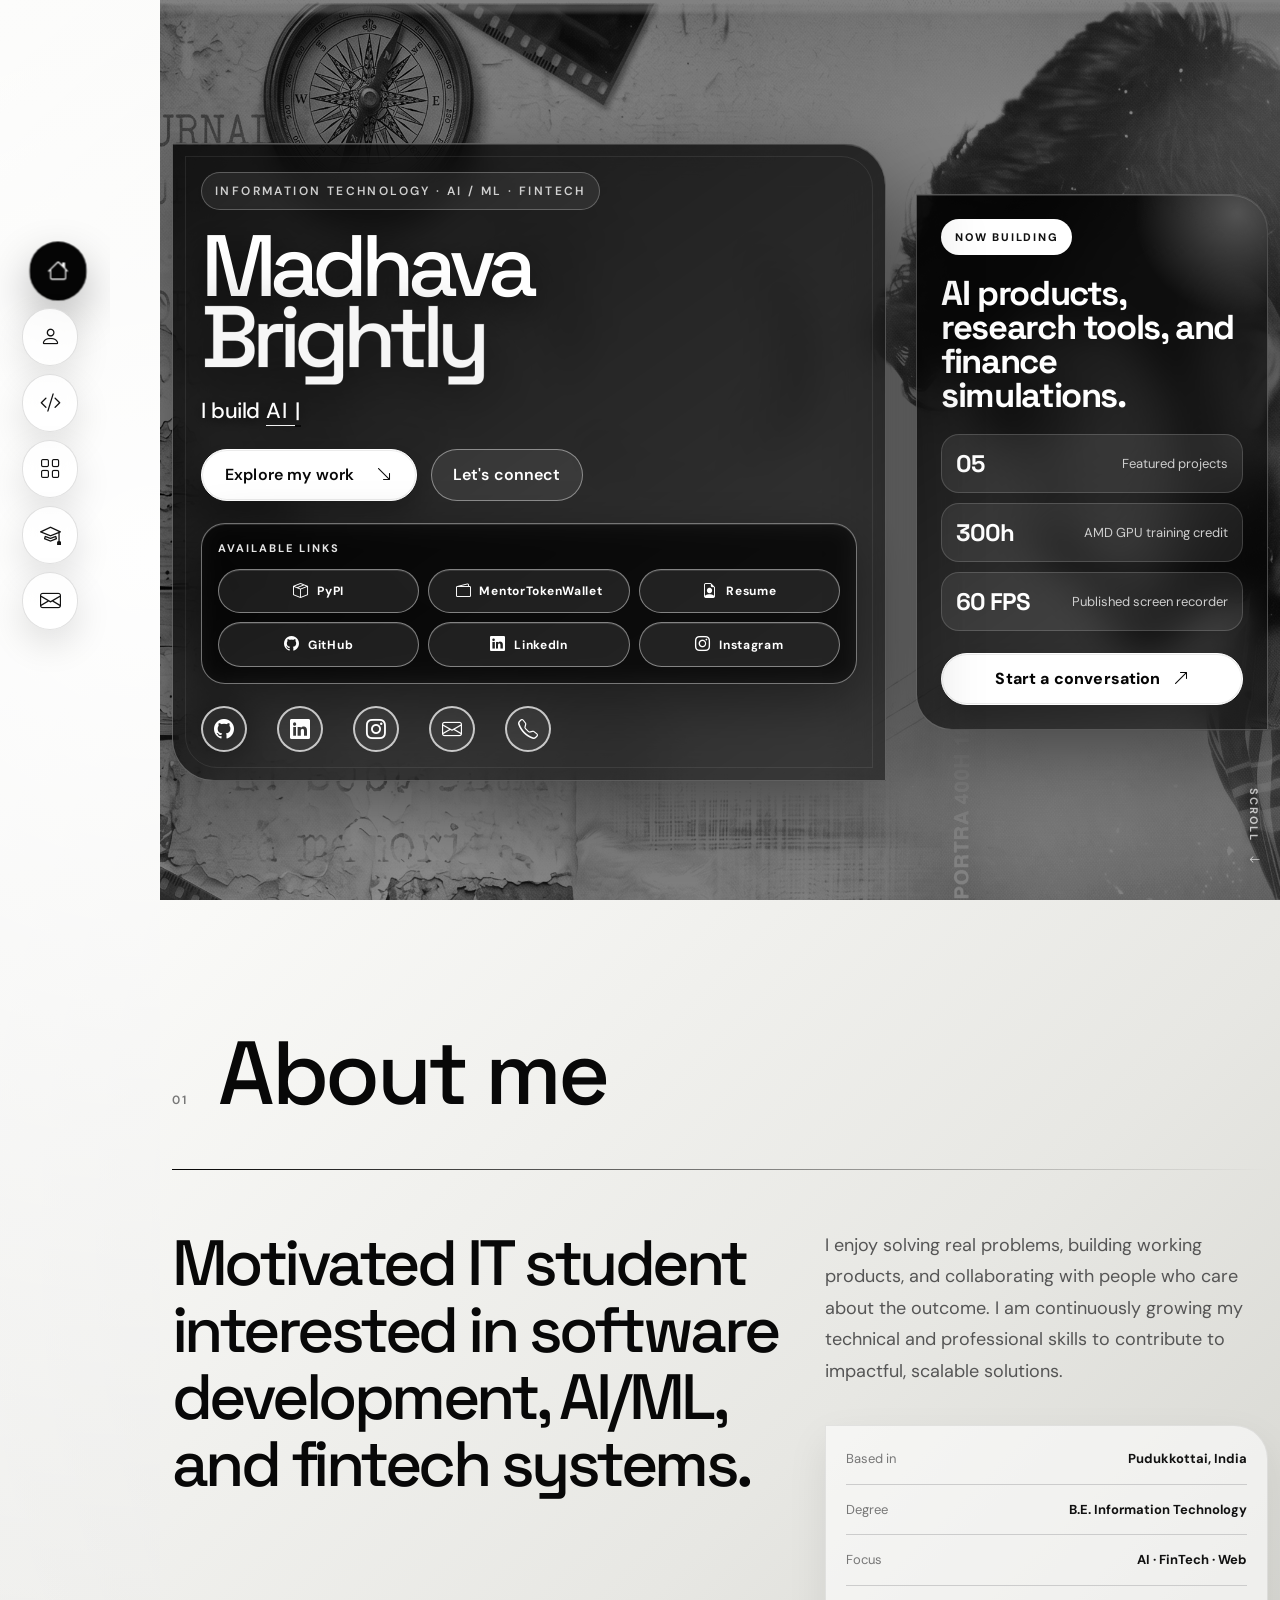
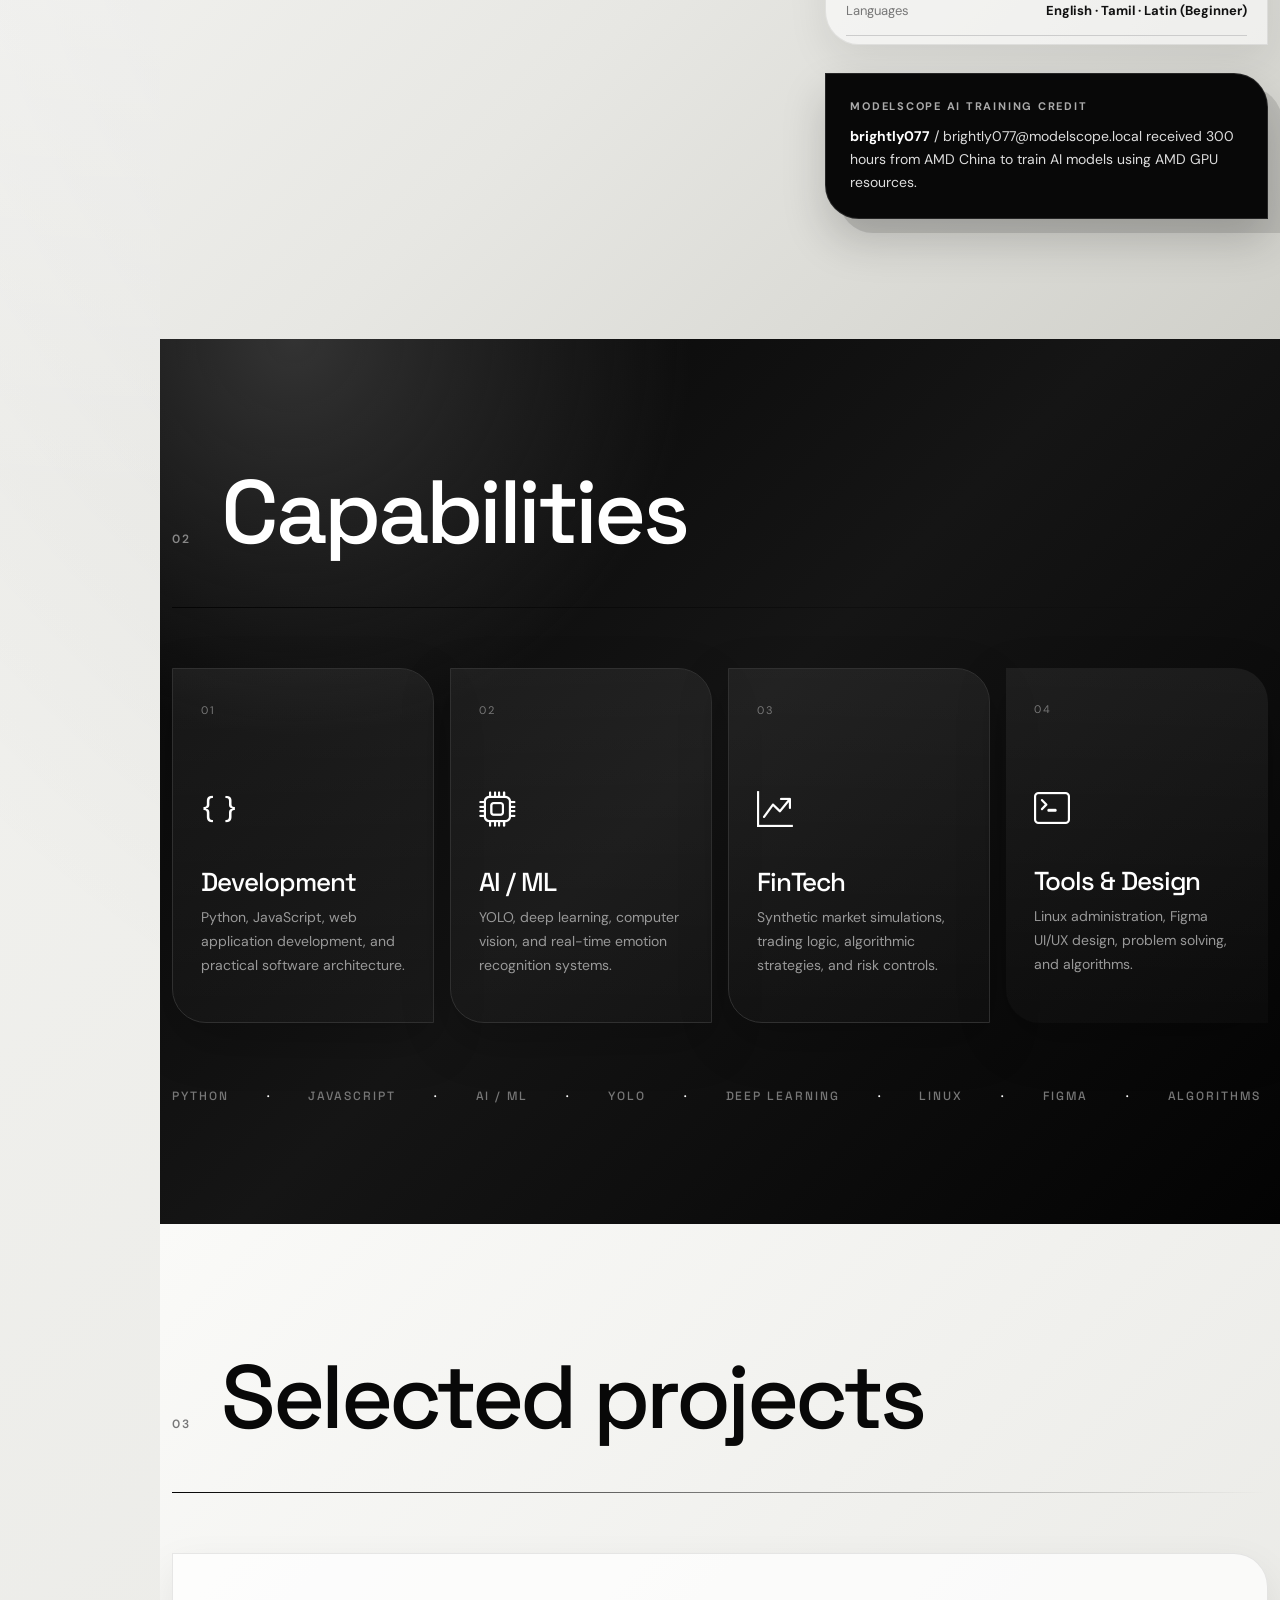
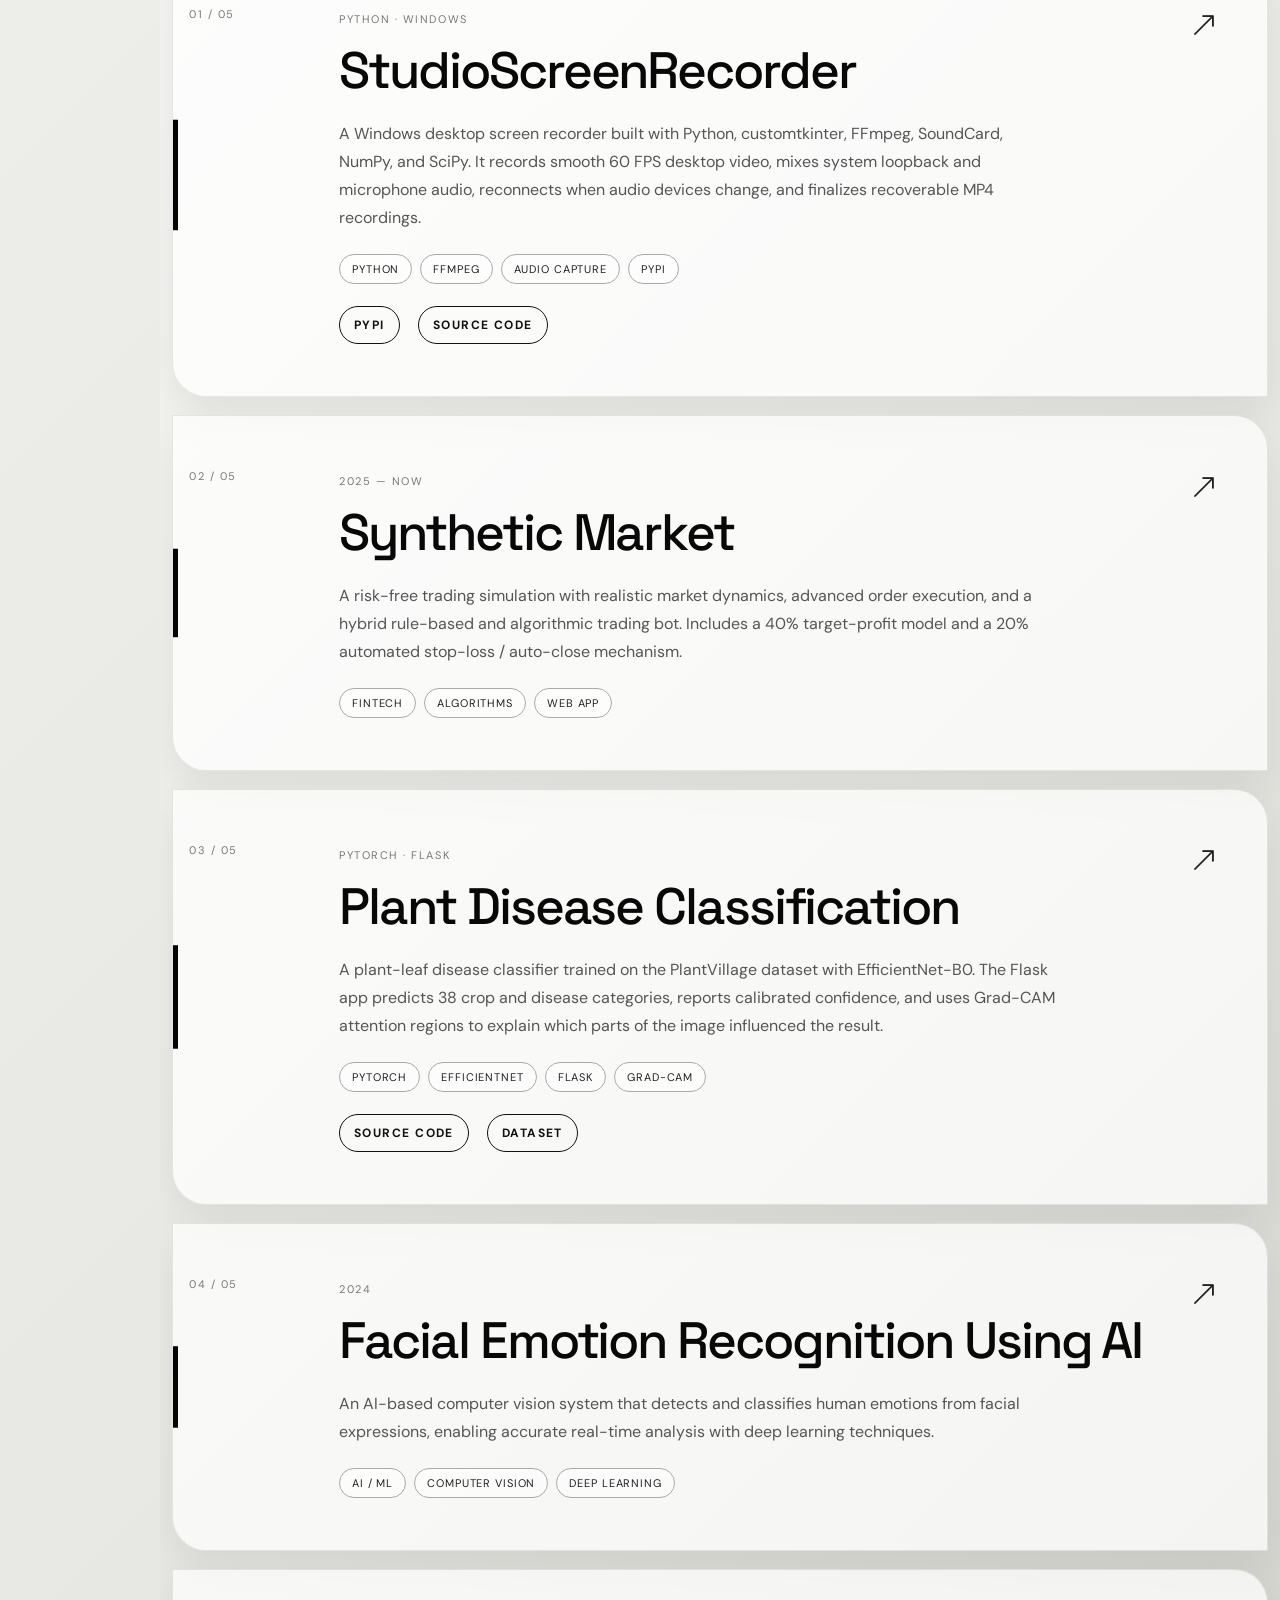
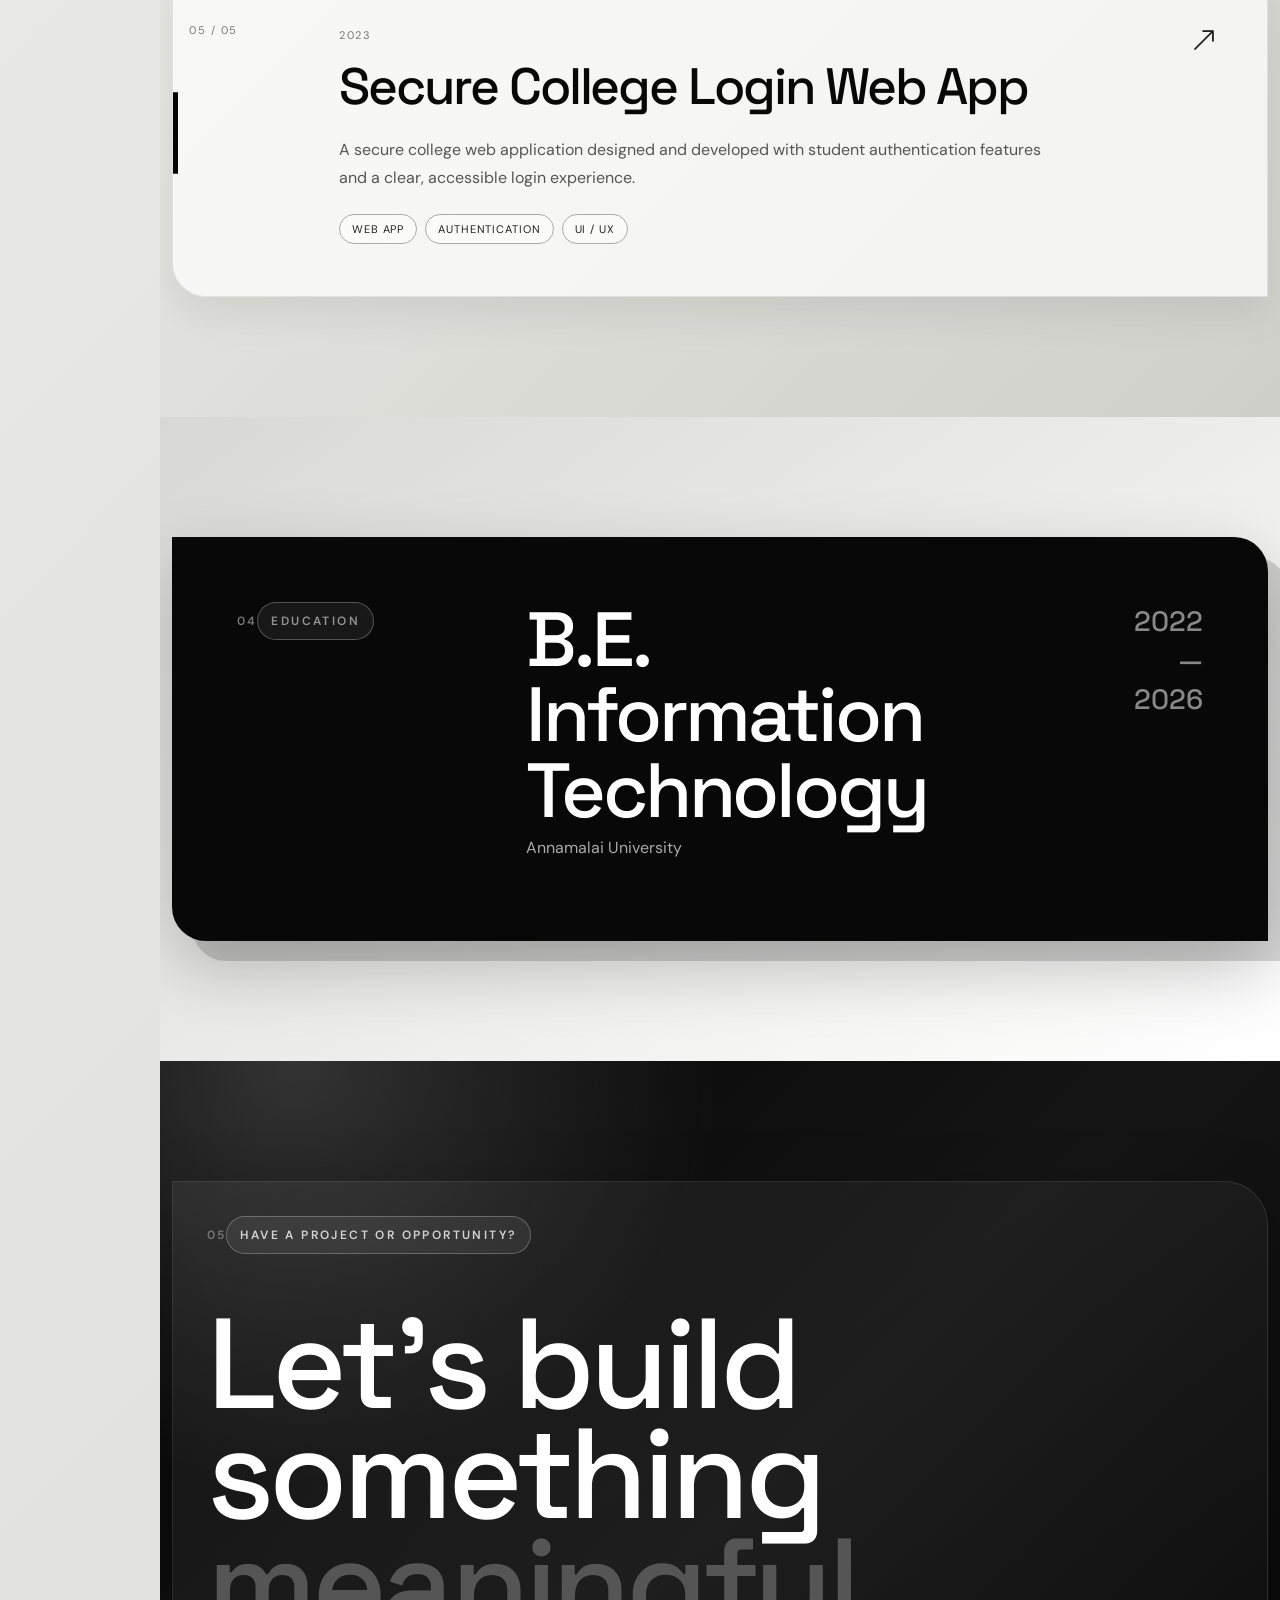
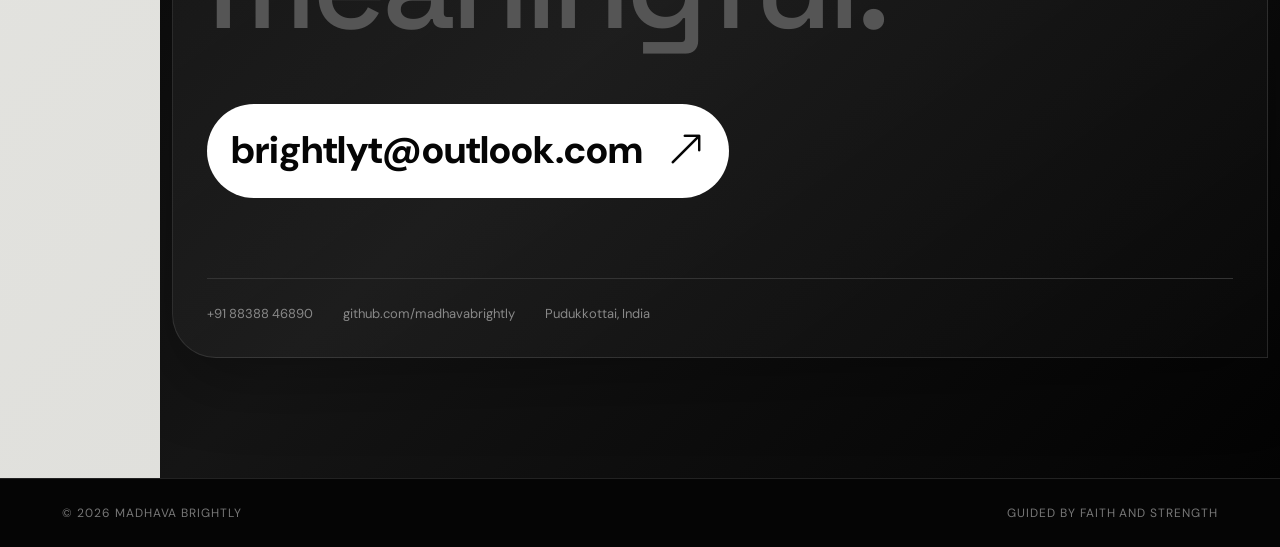
==== commit 2d2d0887: "Polish portfolio UI" ====
--- a/index.html
+++ b/index.html
@@ -31,30 +31,44 @@
     <section id="hero" class="hero section">
       <img src="assets/img/hero-bg.jpg" alt="Madhava Brightly portfolio background">
       <div class="hero-shade"></div>
-      <div class="container" data-aos="fade-up"><div class="hero-copy">
-        <span class="eyebrow">Information Technology · 2026</span>
-        <h1>Madhava<br><span>Brightly</span></h1>
-        <p>I build <span class="typed" data-typed-items="AI systems, fintech simulations, thoughtful web apps, practical software">AI systems</span></p>
-        <div class="hero-actions"><a href="#projects" class="primary-btn">Explore my work <i class="bi bi-arrow-down-right"></i></a><a href="mailto:brightlyt@outlook.com" class="text-link">Let's connect</a></div>
-        <div class="hero-link-field" aria-label="Available links">
-          <span>Available links</span>
-          <div class="hero-link-grid">
-            <a href="https://pypi.org/project/studioscreenrecorder/" target="_blank" rel="noopener"><i class="bi bi-box-seam"></i> PyPI</a>
-            <a href="https://madhavabrightly.github.io/MentorTokenWallet/" target="_blank" rel="noopener"><i class="bi bi-wallet2"></i> MentorTokenWallet</a>
-            <a href="https://madhavabrightly.github.io/resume/" target="_blank" rel="noopener"><i class="bi bi-file-earmark-person"></i> Resume</a>
-            <a href="https://github.com/madhavabrightly" target="_blank" rel="noopener"><i class="bi bi-github"></i> GitHub</a>
-            <a href="https://www.linkedin.com/in/madhava-brightly-a-3b6ab525b/" target="_blank" rel="noopener"><i class="bi bi-linkedin"></i> LinkedIn</a>
-            <a href="https://www.instagram.com/brightly.2004/" target="_blank" rel="noopener"><i class="bi bi-instagram"></i> Instagram</a>
+      <div class="container" data-aos="fade-up">
+        <div class="hero-layout">
+          <div class="hero-copy">
+            <span class="eyebrow">Information Technology · AI / ML · FinTech</span>
+            <h1>Madhava<br><span>Brightly</span></h1>
+            <p>I build <span class="typed" data-typed-items="AI systems, fintech simulations, thoughtful web apps, practical software">AI systems</span></p>
+            <div class="hero-actions"><a href="#projects" class="primary-btn">Explore my work <i class="bi bi-arrow-down-right"></i></a><a href="mailto:brightlyt@outlook.com" class="text-link">Let's connect</a></div>
+            <div class="hero-link-field" aria-label="Available links">
+              <span>Available links</span>
+              <div class="hero-link-grid">
+                <a href="https://pypi.org/project/studioscreenrecorder/" target="_blank" rel="noopener"><i class="bi bi-box-seam"></i> PyPI</a>
+                <a href="https://madhavabrightly.github.io/MentorTokenWallet/" target="_blank" rel="noopener"><i class="bi bi-wallet2"></i> MentorTokenWallet</a>
+                <a href="https://madhavabrightly.github.io/resume/" target="_blank" rel="noopener"><i class="bi bi-file-earmark-person"></i> Resume</a>
+                <a href="https://github.com/madhavabrightly" target="_blank" rel="noopener"><i class="bi bi-github"></i> GitHub</a>
+                <a href="https://www.linkedin.com/in/madhava-brightly-a-3b6ab525b/" target="_blank" rel="noopener"><i class="bi bi-linkedin"></i> LinkedIn</a>
+                <a href="https://www.instagram.com/brightly.2004/" target="_blank" rel="noopener"><i class="bi bi-instagram"></i> Instagram</a>
+              </div>
+            </div>
+            <div class="social-links">
+              <a href="https://github.com/madhavabrightly" target="_blank" rel="noopener" aria-label="GitHub"><i class="bi bi-github"></i></a>
+              <a href="https://www.linkedin.com/in/madhava-brightly-a-3b6ab525b/" target="_blank" rel="noopener" aria-label="LinkedIn"><i class="bi bi-linkedin"></i></a>
+              <a href="https://www.instagram.com/brightly.2004/" target="_blank" rel="noopener" aria-label="Instagram"><i class="bi bi-instagram"></i></a>
+              <a href="mailto:brightlyt@outlook.com" aria-label="Email"><i class="bi bi-envelope"></i></a>
+              <a href="tel:+918838846890" aria-label="Phone"><i class="bi bi-telephone"></i></a>
+            </div>
           </div>
+          <aside class="hero-showcase" aria-label="Portfolio highlights">
+            <span class="showcase-label">Now building</span>
+            <h2>AI products, research tools, and finance simulations.</h2>
+            <div class="showcase-stack">
+              <div><span>05</span><p>Featured projects</p></div>
+              <div><span>300h</span><p>AMD GPU training credit</p></div>
+              <div><span>60 FPS</span><p>Published screen recorder</p></div>
+            </div>
+            <a href="#contact" class="showcase-btn">Start a conversation <i class="bi bi-arrow-up-right"></i></a>
+          </aside>
         </div>
-        <div class="social-links">
-          <a href="https://github.com/madhavabrightly" target="_blank" rel="noopener" aria-label="GitHub"><i class="bi bi-github"></i></a>
-          <a href="https://www.linkedin.com/in/madhava-brightly-a-3b6ab525b/" target="_blank" rel="noopener" aria-label="LinkedIn"><i class="bi bi-linkedin"></i></a>
-          <a href="https://www.instagram.com/brightly.2004/" target="_blank" rel="noopener" aria-label="Instagram"><i class="bi bi-instagram"></i></a>
-          <a href="mailto:brightlyt@outlook.com" aria-label="Email"><i class="bi bi-envelope"></i></a>
-          <a href="tel:+918838846890" aria-label="Phone"><i class="bi bi-telephone"></i></a>
-        </div>
-      </div></div>
+      </div>
       <div class="scroll-cue"><span>Scroll</span><i class="bi bi-arrow-down"></i></div>
     </section>
 
--- a/assets/css/main.css
+++ b/assets/css/main.css
@@ -1535,3 +1535,486 @@
 .monochrome .scroll-top { background:#fff; color:#000; border:1px solid #bbb; }
 @media(max-width:991px){.monochrome .section{padding:85px 0}.skill-grid{grid-template-columns:repeat(2,1fr)}.skill-card:nth-child(2){border-right:0}.skill-card{border-bottom:1px solid #383838}.education-card{grid-template-columns:1fr}.education-year{text-align:left}.hero-shade{background:rgba(0,0,0,.84)}}
 @media(max-width:600px){.hero-copy h1{font-size:66px}.hero-link-field{padding:14px}.hero-link-grid a{width:100%;justify-content:center}.skill-grid{grid-template-columns:1fr}.skill-card{border-right:0;min-height:auto}.project-card{grid-template-columns:1fr;padding:35px 5px}.project-arrow{display:none}.education-card{padding:36px 25px;box-shadow:10px 10px 0 #bbb}.section-heading{gap:15px;margin-bottom:40px}.contact-details{flex-direction:column;gap:12px}}
+
+/* Premium interface refresh */
+.monochrome {
+  background:
+    radial-gradient(circle at 12% 8%, rgba(255,255,255,.95), transparent 24%),
+    radial-gradient(circle at 85% 18%, rgba(0,0,0,.12), transparent 28%),
+    linear-gradient(135deg, #f8f8f5 0%, #dcdcd8 100%);
+}
+.monochrome .header { padding-left:22px; pointer-events:none; }
+.monochrome .navmenu { pointer-events:auto; }
+.monochrome .navmenu ul { width:64px; }
+.monochrome .navmenu a,.monochrome .navmenu a:focus {
+  width:58px; height:58px; padding:0; justify-content:center; color:#111;
+  background:rgba(255,255,255,.82); border:1px solid rgba(0,0,0,.12);
+  box-shadow:0 14px 36px rgba(0,0,0,.12); backdrop-filter:blur(18px);
+}
+.monochrome .navmenu a i { margin:0; font-size:21px; }
+.monochrome .navmenu a:hover,.monochrome .navmenu .active,.monochrome .navmenu .active:focus {
+  transform:translateX(8px) scale(1.02); background:#050505; color:#fff; box-shadow:0 18px 44px rgba(0,0,0,.3);
+}
+.monochrome .hero { display:flex; align-items:center; min-height:100vh; padding:92px 0 70px; isolation:isolate; }
+.monochrome .header~main .hero { width:auto; margin-left:0; }
+.monochrome .hero:before,.monochrome .hero:after {
+  content:""; position:absolute; z-index:1; border-radius:50%; pointer-events:none; filter:blur(4px);
+}
+.monochrome .hero:before { width:420px; height:420px; right:8%; top:8%; background:radial-gradient(circle,rgba(255,255,255,.22),transparent 66%); }
+.monochrome .hero:after { width:620px; height:620px; left:-12%; bottom:-24%; background:radial-gradient(circle,rgba(255,255,255,.18),transparent 70%); }
+.monochrome .hero > img { filter:grayscale(1) contrast(1.22) brightness(.62); opacity:.9; transform:scale(1.03); }
+.hero-shade { background:
+  linear-gradient(90deg, rgba(0,0,0,.96) 0%, rgba(0,0,0,.76) 43%, rgba(0,0,0,.38) 100%),
+  radial-gradient(circle at 70% 28%, rgba(255,255,255,.18), transparent 30%),
+  linear-gradient(0deg, rgba(0,0,0,.9), transparent 55%);
+}
+.hero-layout { position:relative; z-index:2; display:grid; grid-template-columns:minmax(0,1.45fr) minmax(320px,.8fr); gap:48px; align-items:center; }
+.hero-copy { max-width:880px; padding:34px; border:1px solid rgba(255,255,255,.16); background:linear-gradient(135deg,rgba(255,255,255,.10),rgba(255,255,255,.025)); box-shadow:0 26px 90px rgba(0,0,0,.34); backdrop-filter:blur(18px); }
+.eyebrow { color:#fff; opacity:.86; }
+.hero-copy h1 { font-size:clamp(72px,10vw,150px); margin-bottom:32px; }
+.hero-copy h1 span { -webkit-text-stroke:2px rgba(255,255,255,.92); text-shadow:none; }
+.hero-copy > p { max-width:740px; letter-spacing:-.02em; }
+.primary-btn,.showcase-btn {
+  border:1px solid #fff; box-shadow:0 18px 35px rgba(0,0,0,.24), inset 0 0 0 1px rgba(0,0,0,.08);
+  transition:transform .28s ease, box-shadow .28s ease, background .28s ease;
+}
+.primary-btn:hover,.showcase-btn:hover { transform:translateY(-4px); box-shadow:0 24px 46px rgba(0,0,0,.32); }
+.text-link { display:inline-flex; align-items:center; min-height:48px; }
+.hero-link-field { border-radius:28px; padding:20px; background:rgba(255,255,255,.12); border-color:rgba(255,255,255,.32); }
+.hero-link-grid a { min-height:42px; border-color:rgba(255,255,255,.48); box-shadow:inset 0 1px 0 rgba(255,255,255,.12); }
+.hero-link-grid a i { font-size:15px; }
+.hero-copy .social-links { margin-top:30px; }
+.hero-copy .social-links a { width:46px; height:46px; transition:.25s ease; }
+.hero-copy .social-links a:hover { transform:translateY(-4px) rotate(-4deg); }
+.hero-showcase {
+  color:#fff; padding:30px; border-radius:34px; border:1px solid rgba(255,255,255,.2);
+  background:linear-gradient(160deg,rgba(255,255,255,.18),rgba(255,255,255,.04));
+  box-shadow:0 26px 80px rgba(0,0,0,.38); backdrop-filter:blur(20px);
+}
+.showcase-label { display:inline-flex; padding:9px 13px; border:1px solid rgba(255,255,255,.32); border-radius:999px; font-size:11px; font-weight:800; letter-spacing:.16em; text-transform:uppercase; color:#111; background:#fff; }
+.hero-showcase h2 { color:#fff; margin:28px 0; font-size:clamp(30px,3vw,52px); line-height:.98; }
+.showcase-stack { display:grid; gap:12px; margin:28px 0; }
+.showcase-stack div { display:flex; justify-content:space-between; align-items:center; gap:18px; padding:16px; border:1px solid rgba(255,255,255,.16); background:rgba(0,0,0,.2); }
+.showcase-stack span { color:#fff; font:700 26px "Space Grotesk",sans-serif; letter-spacing:-.04em; }
+.showcase-stack p { margin:0; color:#cfcfcf; font-size:13px; text-align:right; }
+.showcase-btn { display:flex; justify-content:center; align-items:center; gap:12px; width:100%; color:#050505; background:#fff; border-radius:999px; padding:15px 20px; font-weight:800; }
+.section-fade { background:linear-gradient(135deg,#fafaf8 0%,#e7e7e3 55%,#d0d0ca 100%); }
+.section-heading { border-bottom:0; position:relative; }
+.section-heading:after { content:""; position:absolute; left:0; bottom:0; width:100%; height:1px; background:linear-gradient(90deg,#050505,transparent); }
+.lead-copy { text-wrap:balance; }
+.quick-facts,.achievement-note,.skill-card,.project-card,.education-card {
+  border-radius:0 34px 0 34px;
+}
+.quick-facts { padding:8px 20px; background:rgba(255,255,255,.58); border:1px solid rgba(0,0,0,.08); box-shadow:0 16px 40px rgba(0,0,0,.08); }
+.achievement-note { border:1px solid rgba(255,255,255,.12); box-shadow:14px 14px 0 rgba(0,0,0,.12), 0 22px 44px rgba(0,0,0,.18); }
+.dark-panel { background:radial-gradient(circle at 12% 0%,#333,transparent 30%),linear-gradient(135deg,#050505 0%,#151515 48%,#030303 100%); }
+.skill-grid { gap:16px; border:0; }
+.skill-card { border:1px solid #303030; background:linear-gradient(180deg,rgba(255,255,255,.06),rgba(255,255,255,.015)); box-shadow:0 18px 50px rgba(0,0,0,.22); }
+.skill-card:hover { background:#fff; transform:translateY(-10px) scale(1.015); box-shadow:0 30px 70px rgba(0,0,0,.28); }
+.project-list { display:grid; gap:18px; border:0; }
+.project-card { border:1px solid rgba(0,0,0,.09); background:rgba(255,255,255,.72); box-shadow:0 16px 42px rgba(0,0,0,.08); }
+.project-card:hover { background:#050505; color:#fff; border-color:#050505; transform:translateY(-6px); padding-left:30px; padding-right:30px; box-shadow:0 26px 70px rgba(0,0,0,.24); }
+.project-card:hover h3,.project-card:hover p,.project-card:hover .project-arrow { color:#fff; }
+.project-card:hover .project-index,.project-card:hover .project-year { color:#aaa; }
+.project-card:hover .tags span { color:#fff; border-color:#555; }
+.project-card:hover .project-links a { color:#fff; border-color:#fff; }
+.tags span { background:rgba(255,255,255,.46); }
+.education-card { box-shadow:20px 20px 0 rgba(0,0,0,.15), 0 26px 70px rgba(0,0,0,.22); }
+.contact-email { background:#fff; color:#050505; border:0; border-radius:999px; padding:18px 24px; font-weight:800; }
+.contact-email:hover { background:#d8d8d8; color:#050505; transform:translateY(-3px); }
+@media(max-width:1199px){.hero-layout{grid-template-columns:1fr}.hero-showcase{max-width:760px}.monochrome .header{padding-left:15px}}
+@media(max-width:991px){.hero-copy{padding:24px}.hero-shade{background:rgba(0,0,0,.78)}.monochrome .navmenu ul{width:140px}.monochrome .navmenu a,.monochrome .navmenu a:focus{justify-content:flex-start;width:100%;padding:10px 18px}.monochrome .navmenu a span{display:inline-block}.monochrome .navmenu a:hover{transform:translateX(0) scale(1)}}
+@media(max-width:600px){.monochrome .hero{padding:78px 0 54px}.hero-copy{padding:18px;border-radius:24px}.hero-copy h1{font-size:58px}.hero-actions{gap:14px}.primary-btn{width:100%;justify-content:center}.text-link{width:100%;justify-content:center;border:1px solid rgba(255,255,255,.35);border-radius:999px;padding:14px 20px;background:rgba(255,255,255,.08)}.hero-link-field{padding:14px}.hero-link-grid a{width:calc(50% - 5px);justify-content:center}.hero-showcase{padding:22px;border-radius:24px}.showcase-stack div{display:block}.showcase-stack p{text-align:left;margin-top:4px}.project-card:hover{padding-left:18px;padding-right:18px}.contact-email{font-size:18px;width:100%;justify-content:center}}
+@media(max-width:420px){.hero-link-grid a{width:100%}}
+
+/* Final visual polish */
+.monochrome .hero {
+  min-height: 100svh;
+  padding: 78px 0 54px;
+}
+.monochrome .hero > img {
+  filter: grayscale(1) contrast(1.3) brightness(.56);
+}
+.hero-shade {
+  background:
+    linear-gradient(90deg, rgba(0,0,0,.98) 0%, rgba(0,0,0,.78) 43%, rgba(0,0,0,.42) 100%),
+    radial-gradient(circle at 72% 22%, rgba(255,255,255,.2), transparent 27%),
+    radial-gradient(circle at 22% 78%, rgba(255,255,255,.14), transparent 32%),
+    linear-gradient(0deg, rgba(0,0,0,.93), transparent 54%);
+}
+.hero-layout {
+  grid-template-columns: minmax(0, 1.34fr) minmax(310px, .66fr);
+  gap: 30px;
+}
+.hero-copy {
+  max-width: none;
+  padding: 28px;
+  border-radius: 0 42px 0 42px;
+  border-color: rgba(255,255,255,.28);
+  background:
+    linear-gradient(135deg, rgba(0,0,0,.64), rgba(255,255,255,.08)),
+    linear-gradient(180deg, rgba(255,255,255,.14), rgba(255,255,255,.02));
+  box-shadow: 0 28px 90px rgba(0,0,0,.48), inset 0 1px 0 rgba(255,255,255,.16);
+}
+.hero-copy:before {
+  content: "";
+  position: absolute;
+  inset: 12px;
+  border: 1px solid rgba(255,255,255,.08);
+  border-radius: 0 32px 0 32px;
+  pointer-events: none;
+}
+.hero-copy > * {
+  position: relative;
+  z-index: 1;
+}
+.eyebrow {
+  display: inline-flex;
+  align-items: center;
+  width: fit-content;
+  padding: 9px 13px;
+  margin-bottom: 20px;
+  border: 1px solid rgba(255,255,255,.3);
+  border-radius: 999px;
+  background: rgba(255,255,255,.08);
+  color: rgba(255,255,255,.92);
+}
+.hero-copy h1 {
+  font-size: clamp(58px, 6.8vw, 108px);
+  line-height: .82;
+  margin-bottom: 22px;
+  text-shadow: 0 12px 36px rgba(0,0,0,.7);
+}
+.hero-copy h1 span {
+  -webkit-text-stroke: 1.5px rgba(255,255,255,.96);
+}
+.hero-copy > p {
+  margin-bottom: 22px;
+  color: #fff;
+  font-size: clamp(18px, 1.7vw, 25px);
+}
+.hero-actions {
+  gap: 14px;
+}
+.primary-btn,
+.text-link,
+.showcase-btn {
+  min-height: 52px;
+  border-radius: 999px;
+  letter-spacing: .01em;
+}
+.primary-btn {
+  padding: 0 23px;
+}
+.text-link {
+  padding: 0 21px;
+  border: 1px solid rgba(255,255,255,.42);
+  background: rgba(255,255,255,.08);
+  color: #fff;
+  text-shadow: none;
+  transition: transform .28s ease, background .28s ease, color .28s ease, border-color .28s ease;
+}
+.text-link:hover {
+  transform: translateY(-4px);
+  border-color: #fff;
+  background: #fff;
+  color: #050505;
+}
+.hero-link-field {
+  max-width: none;
+  margin-top: 22px;
+  padding: 16px;
+  border-radius: 24px;
+  border-color: rgba(255,255,255,.42);
+  background: rgba(0,0,0,.36);
+  box-shadow: 0 18px 54px rgba(0,0,0,.38), inset 0 1px 0 rgba(255,255,255,.12);
+}
+.hero-link-field > span {
+  margin-bottom: 12px;
+  color: rgba(255,255,255,.9);
+}
+.hero-link-grid {
+  display: grid;
+  grid-template-columns: repeat(3, minmax(0, 1fr));
+  gap: 9px;
+}
+.hero-link-grid a {
+  justify-content: center;
+  min-width: 0;
+  min-height: 40px;
+  padding: 10px 12px;
+  border-color: rgba(255,255,255,.44);
+  background: rgba(255,255,255,.09);
+  white-space: nowrap;
+}
+.hero-link-grid a:hover {
+  box-shadow: 0 12px 28px rgba(0,0,0,.35);
+}
+.hero-copy .social-links {
+  margin-top: 22px;
+}
+.hero-copy .social-links a {
+  border-color: rgba(255,255,255,.72);
+  background: rgba(255,255,255,.06);
+}
+.hero-showcase {
+  position: relative;
+  overflow: hidden;
+  padding: 24px;
+  border-radius: 0 36px 0 36px;
+  border-color: rgba(255,255,255,.28);
+  background:
+    linear-gradient(145deg, rgba(0,0,0,.66), rgba(255,255,255,.09)),
+    linear-gradient(180deg, rgba(255,255,255,.12), rgba(255,255,255,.02));
+  box-shadow: 0 28px 90px rgba(0,0,0,.48), inset 0 1px 0 rgba(255,255,255,.15);
+}
+.hero-showcase:before {
+  content: "";
+  position: absolute;
+  width: 220px;
+  height: 220px;
+  top: -92px;
+  right: -80px;
+  border-radius: 50%;
+  background: radial-gradient(circle, rgba(255,255,255,.28), transparent 66%);
+}
+.hero-showcase > * {
+  position: relative;
+  z-index: 1;
+}
+.hero-showcase h2 {
+  margin: 22px 0;
+  font-size: clamp(27px, 2.7vw, 42px);
+}
+.showcase-stack {
+  gap: 10px;
+  margin: 22px 0;
+}
+.showcase-stack div {
+  padding: 13px 14px;
+  border-radius: 18px;
+  background: rgba(255,255,255,.08);
+}
+.showcase-stack span {
+  font-size: 24px;
+}
+.showcase-btn {
+  padding: 0 18px;
+}
+.scroll-cue {
+  opacity: .72;
+}
+.project-card {
+  position: relative;
+  overflow: hidden;
+}
+.project-card:before {
+  content: "";
+  position: absolute;
+  inset: 0 auto 0 0;
+  width: 5px;
+  background: #050505;
+  transform: scaleY(.25);
+  transform-origin: center;
+  transition: transform .3s ease, background .3s ease;
+}
+.project-card:hover:before {
+  transform: scaleY(1);
+  background: #fff;
+}
+.project-links a {
+  display: inline-flex;
+  align-items: center;
+  min-height: 38px;
+  padding: 0 14px;
+  border: 1px solid #111;
+  border-radius: 999px;
+}
+.project-card:hover .project-links a:hover {
+  background: #fff;
+  color: #050505;
+}
+.contact-wrap {
+  border: 1px solid rgba(255,255,255,.1);
+  border-radius: 0 44px 0 44px;
+  padding: 34px;
+  background: linear-gradient(145deg, rgba(255,255,255,.06), rgba(255,255,255,.015));
+  box-shadow: 0 24px 70px rgba(0,0,0,.28);
+}
+
+@media (max-width: 1199px) and (min-width: 992px) {
+  .hero-layout {
+    grid-template-columns: minmax(0, 1.28fr) minmax(300px, .72fr);
+    gap: 24px;
+  }
+  .hero-copy {
+    padding: 24px;
+  }
+  .hero-copy h1 {
+    font-size: clamp(56px, 6.4vw, 88px);
+  }
+  .hero-link-grid a {
+    font-size: 11px;
+    padding-inline: 10px;
+  }
+  .hero-showcase {
+    max-width: none;
+    padding: 22px;
+  }
+  .hero-showcase h2 {
+    font-size: 30px;
+  }
+}
+
+@media (max-width: 991px) {
+  .monochrome .hero {
+    padding: 86px 0 58px;
+  }
+  .hero-layout {
+    grid-template-columns: 1fr;
+  }
+  .hero-showcase {
+    max-width: none;
+  }
+  .hero-copy h1 {
+    font-size: clamp(58px, 13vw, 100px);
+  }
+}
+
+@media (max-width: 640px) {
+  .hero-link-grid {
+    grid-template-columns: repeat(2, minmax(0, 1fr));
+  }
+  .hero-copy:before {
+    inset: 9px;
+    border-radius: 0 22px 0 22px;
+  }
+  .contact-wrap {
+    padding: 24px;
+    border-radius: 0 28px 0 28px;
+  }
+}
+
+@media (max-width: 420px) {
+  .hero-link-grid {
+    grid-template-columns: 1fr;
+  }
+}
+
+/* First-screen readability boost */
+.hero-copy h1,
+.hero-copy > p,
+.hero-copy .typed {
+  color: #fff;
+  opacity: 1;
+}
+.hero-copy h1 span {
+  color: rgba(255,255,255,.96);
+  -webkit-text-stroke: 1px rgba(255,255,255,.18);
+  filter: drop-shadow(0 10px 28px rgba(0,0,0,.75));
+}
+.hero-link-grid a,
+.hero-copy .social-links a {
+  color: #fff;
+}
+.hero-copy {
+  background: linear-gradient(145deg, rgba(0,0,0,.82), rgba(0,0,0,.56));
+}
+.hero-showcase {
+  background: linear-gradient(145deg, rgba(0,0,0,.86), rgba(0,0,0,.54));
+}
+
+@media (max-width: 700px) {
+  .monochrome .hero {
+    align-items: flex-start;
+    padding: 70px 0 44px;
+  }
+  .monochrome .hero > img {
+    opacity: .58;
+    filter: grayscale(1) contrast(1.45) brightness(.32);
+  }
+  .hero-shade {
+    background:
+      linear-gradient(180deg, rgba(0,0,0,.82) 0%, rgba(0,0,0,.96) 100%),
+      radial-gradient(circle at 78% 18%, rgba(255,255,255,.16), transparent 28%);
+  }
+  .hero-copy {
+    padding: 18px;
+    border-color: rgba(255,255,255,.38);
+    background: linear-gradient(145deg, rgba(0,0,0,.84), rgba(0,0,0,.68));
+    box-shadow: 0 24px 70px rgba(0,0,0,.62), inset 0 1px 0 rgba(255,255,255,.16);
+  }
+  .eyebrow {
+    margin-bottom: 15px;
+    padding: 8px 11px;
+    color: #fff;
+    font-size: 10px;
+    background: rgba(0,0,0,.42);
+  }
+  .hero-copy h1 {
+    font-size: clamp(52px, 12vw, 74px);
+    margin-bottom: 16px;
+    text-shadow: 0 12px 30px rgba(0,0,0,.82);
+  }
+  .hero-copy > p {
+    margin-bottom: 17px;
+    font-size: 18px;
+  }
+  .hero-actions {
+    gap: 10px;
+  }
+  .primary-btn,
+  .text-link {
+    min-height: 48px;
+  }
+  .hero-link-field {
+    margin-top: 16px;
+    padding: 13px;
+    background: rgba(0,0,0,.58);
+  }
+  .hero-link-grid {
+    grid-template-columns: repeat(3, minmax(0, 1fr));
+  }
+  .hero-link-grid a {
+    min-height: 38px;
+    padding: 8px 9px;
+    font-size: 10px;
+    letter-spacing: .025em;
+    background: rgba(255,255,255,.1);
+  }
+  .hero-copy .social-links {
+    margin-top: 16px;
+  }
+  .hero-copy .social-links a {
+    width: 40px;
+    height: 40px;
+  }
+  .hero-showcase {
+    padding: 18px;
+    background: linear-gradient(145deg, rgba(0,0,0,.82), rgba(0,0,0,.58));
+  }
+  .hero-showcase h2 {
+    font-size: 25px;
+  }
+  .scroll-cue {
+    display: none;
+  }
+}
+
+@media (min-width: 521px) and (max-width: 700px) {
+  .hero-actions {
+    flex-wrap: nowrap;
+  }
+  .primary-btn,
+  .text-link {
+    width: auto;
+    flex: 1 1 0;
+    justify-content: center;
+  }
+}
+
+@media (max-width: 520px) {
+  .hero-link-grid {
+    grid-template-columns: repeat(2, minmax(0, 1fr));
+  }
+}
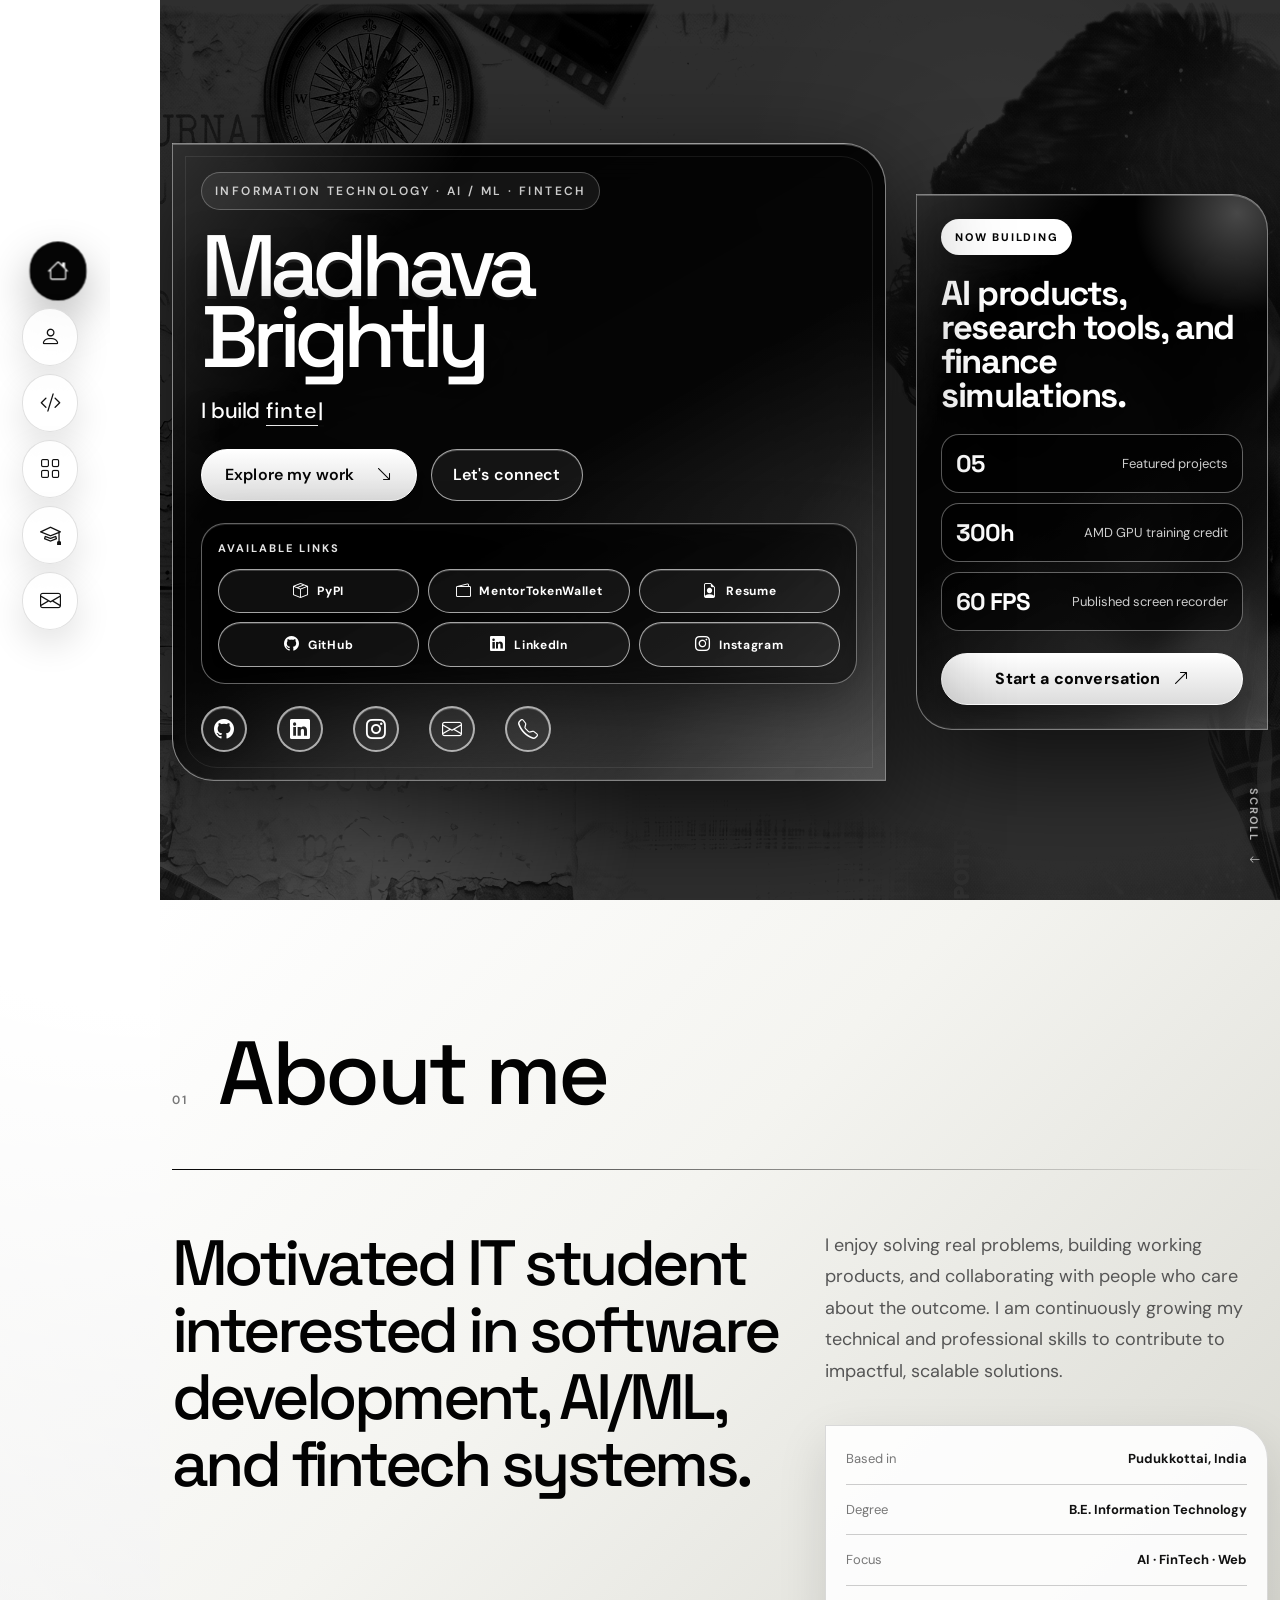
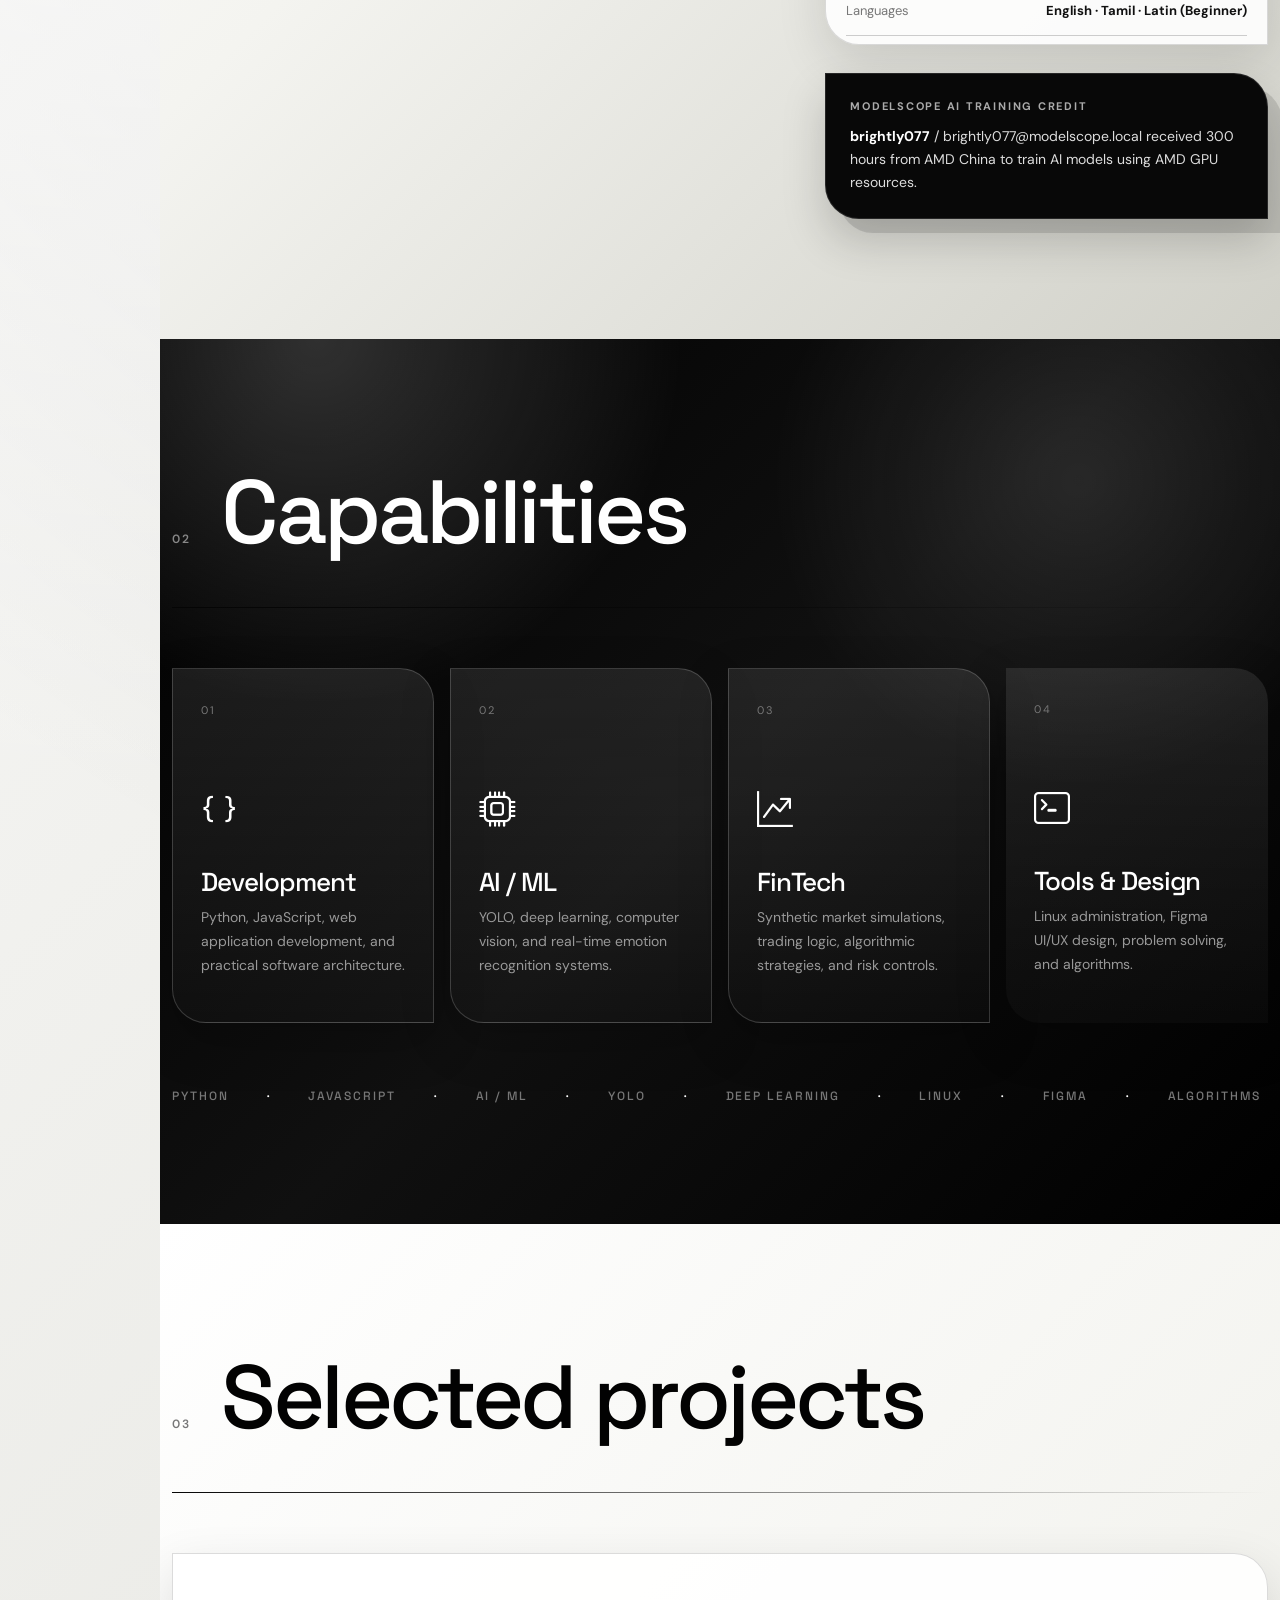
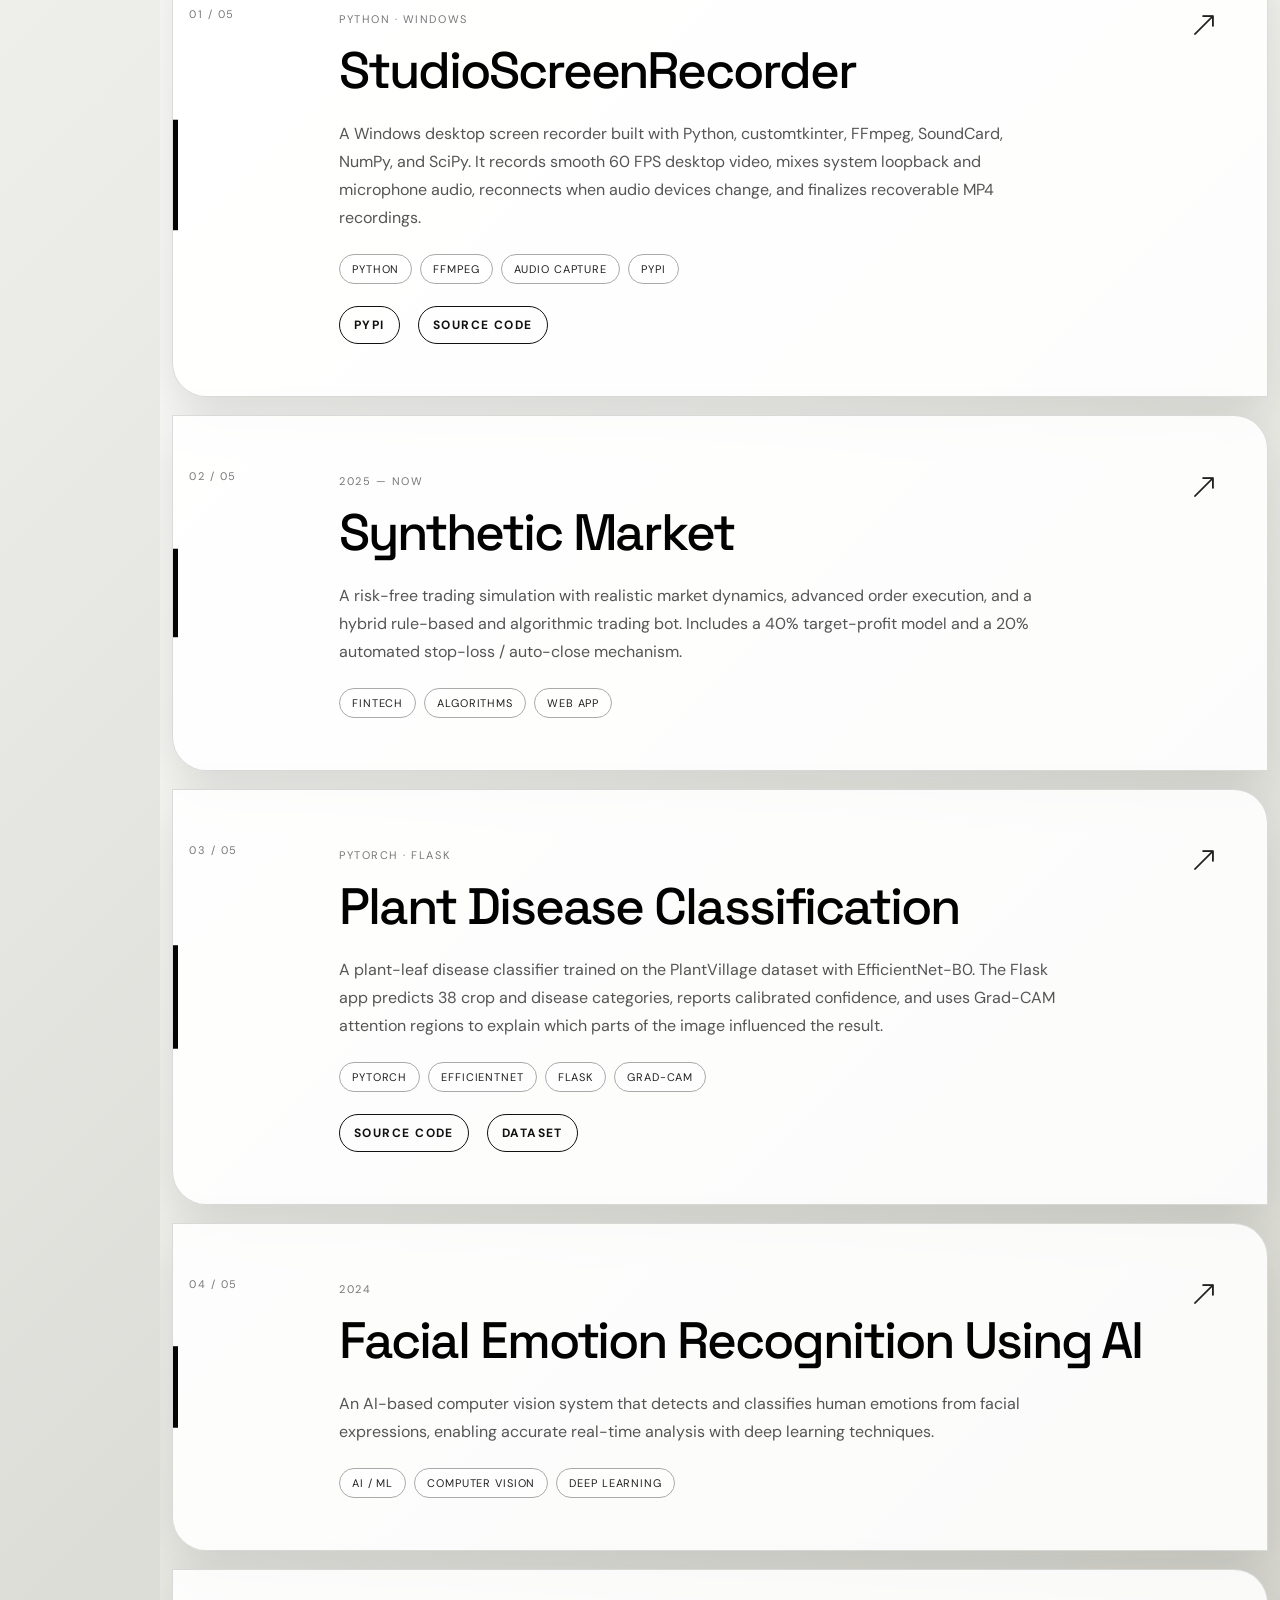
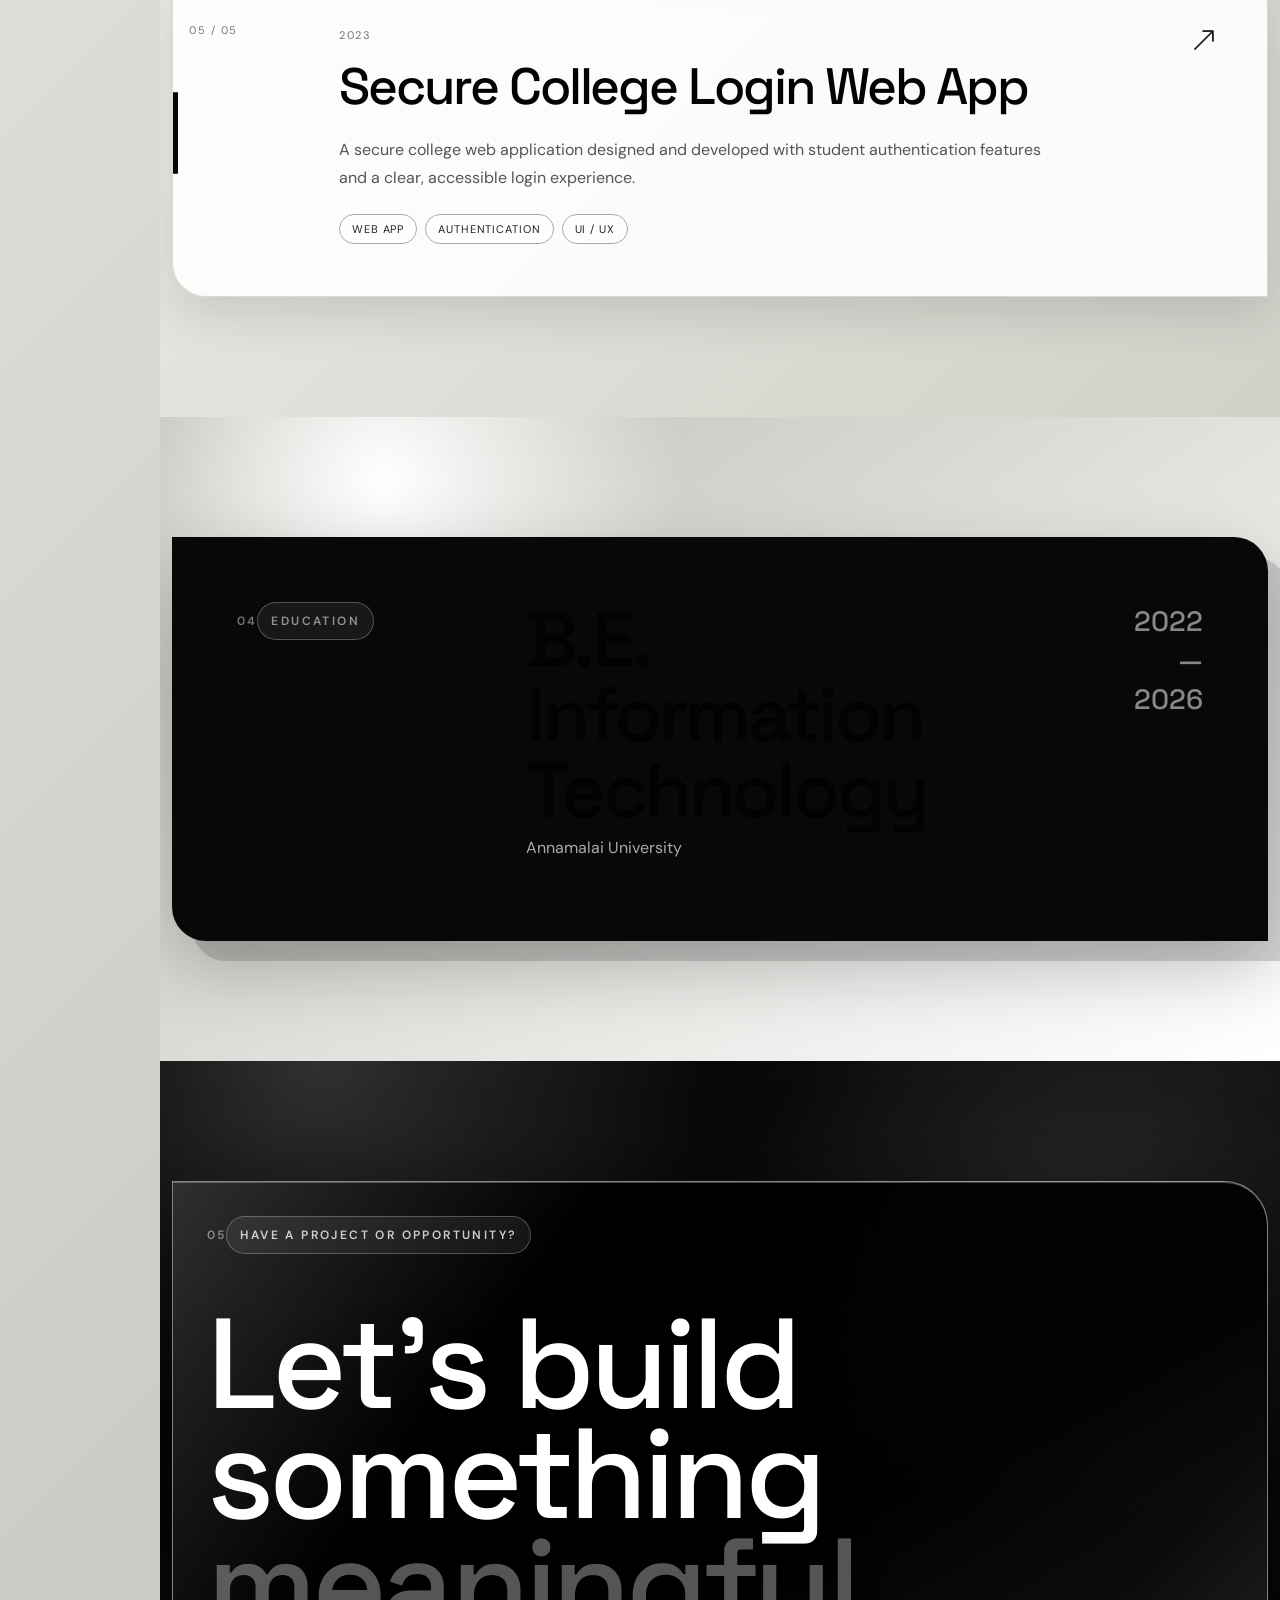
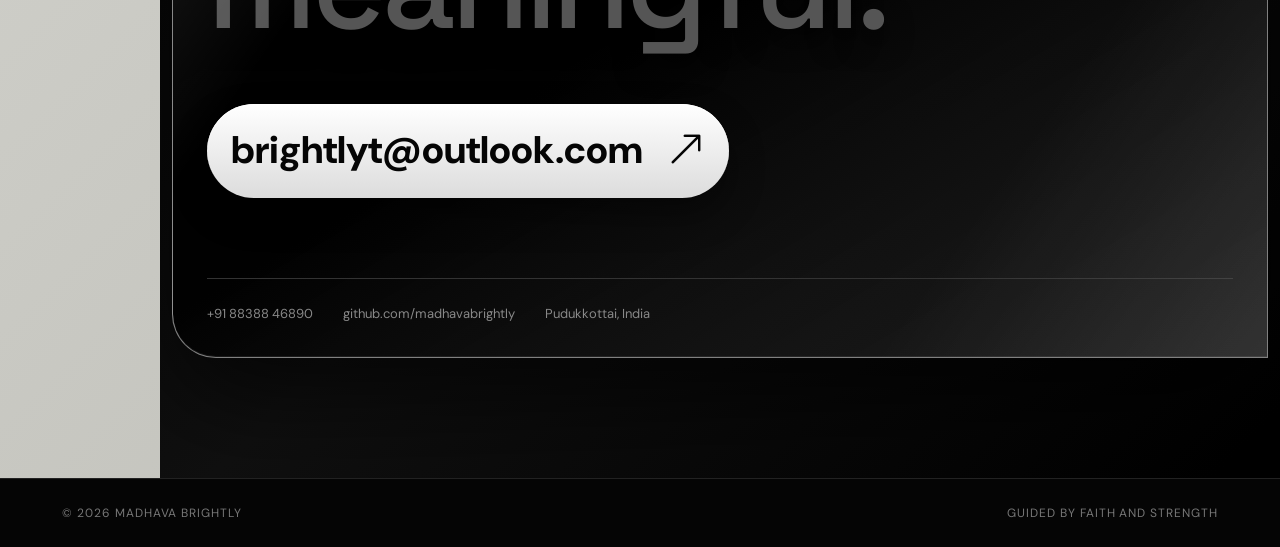
==== commit ae9dcb7c: "Boost portfolio contrast on GitHub Pages" ====
--- a/index.html
+++ b/index.html
@@ -12,7 +12,7 @@
   <link href="assets/vendor/bootstrap/css/bootstrap.min.css" rel="stylesheet">
   <link href="assets/vendor/bootstrap-icons/bootstrap-icons.css" rel="stylesheet">
   <link href="assets/vendor/aos/aos.css" rel="stylesheet">
-  <link href="assets/css/main.css" rel="stylesheet">
+  <link href="assets/css/main.css?v=20260617-contrast" rel="stylesheet">
 </head>
 <body class="index-page monochrome">
   <header id="header" class="header d-flex flex-column justify-content-center">
--- a/assets/css/main.css
+++ b/assets/css/main.css
@@ -2018,3 +2018,154 @@
     grid-template-columns: repeat(2, minmax(0, 1fr));
   }
 }
+
+/* GitHub Pages contrast finish */
+body.monochrome {
+  background:
+    radial-gradient(circle at 14% 6%, #fff 0 9%, transparent 30%),
+    radial-gradient(circle at 86% 12%, rgba(0,0,0,.18), transparent 30%),
+    linear-gradient(135deg, #fff 0%, #ecece8 42%, #b9b9b2 100%);
+}
+.monochrome .hero {
+  background: #000;
+}
+.monochrome .hero > img {
+  opacity: .62;
+  filter: grayscale(1) contrast(1.72) brightness(.3);
+}
+.hero-shade {
+  background:
+    linear-gradient(90deg, rgba(0,0,0,.99) 0%, rgba(0,0,0,.88) 38%, rgba(0,0,0,.5) 100%),
+    radial-gradient(circle at 72% 20%, rgba(255,255,255,.24), transparent 24%),
+    radial-gradient(circle at 15% 70%, rgba(255,255,255,.12), transparent 30%),
+    linear-gradient(0deg, #000, transparent 52%);
+}
+.hero-copy,
+.hero-showcase,
+.contact-wrap {
+  position: relative;
+  overflow: hidden;
+  border-color: rgba(255,255,255,.5);
+  background:
+    linear-gradient(150deg, rgba(0,0,0,.96) 0%, rgba(0,0,0,.88) 52%, rgba(255,255,255,.1) 100%);
+  box-shadow:
+    0 34px 110px rgba(0,0,0,.7),
+    inset 0 1px 0 rgba(255,255,255,.26),
+    inset 0 -1px 0 rgba(255,255,255,.08);
+}
+.hero-copy:after,
+.hero-showcase:after,
+.contact-wrap:after {
+  content: "";
+  position: absolute;
+  inset: 0;
+  border-radius: inherit;
+  pointer-events: none;
+  background: linear-gradient(125deg, rgba(255,255,255,.18), transparent 26%, transparent 76%, rgba(255,255,255,.1));
+  mix-blend-mode: screen;
+}
+.hero-copy h1 {
+  color: #fff;
+  text-shadow:
+    0 3px 0 rgba(255,255,255,.08),
+    0 18px 38px rgba(0,0,0,.86);
+}
+.hero-copy h1 span {
+  color: #fff;
+  -webkit-text-stroke: 0;
+}
+.hero-copy > p,
+.hero-showcase h2,
+.contact-wrap h2 {
+  text-shadow: 0 12px 28px rgba(0,0,0,.9);
+}
+.primary-btn,
+.showcase-btn,
+.contact-email {
+  background: linear-gradient(180deg, #fff, #dcdcdc);
+  border-color: #fff;
+  color: #050505;
+  box-shadow: 0 16px 35px rgba(0,0,0,.4), inset 0 1px 0 #fff;
+}
+.primary-btn:hover,
+.showcase-btn:hover,
+.contact-email:hover {
+  background: #050505;
+  color: #fff;
+  border-color: #fff;
+}
+.text-link,
+.hero-link-grid a,
+.hero-copy .social-links a {
+  border-color: rgba(255,255,255,.62);
+  background: rgba(255,255,255,.06);
+  box-shadow: inset 0 1px 0 rgba(255,255,255,.2);
+}
+.text-link:hover,
+.hero-link-grid a:hover,
+.hero-copy .social-links a:hover {
+  background: #fff;
+  color: #050505;
+}
+.hero-link-field,
+.showcase-stack div {
+  background: rgba(0,0,0,.58);
+  border-color: rgba(255,255,255,.38);
+}
+.showcase-label {
+  background: #fff;
+  color: #050505;
+  box-shadow: 0 12px 30px rgba(0,0,0,.34);
+}
+.section-fade {
+  background:
+    linear-gradient(135deg, #fff 0%, #f4f4f0 38%, #d1d1c9 100%);
+}
+.section-heading h2,
+.lead-copy,
+.project-card h3,
+.education-card h2 {
+  color: #020202;
+}
+.quick-facts,
+.project-card {
+  background: rgba(255,255,255,.88);
+  border-color: rgba(0,0,0,.14);
+  box-shadow: 0 18px 50px rgba(0,0,0,.12);
+}
+.project-card:hover {
+  background: #020202;
+  color: #fff;
+  border-color: #020202;
+}
+.dark-panel {
+  background:
+    radial-gradient(circle at 14% 0%, rgba(255,255,255,.18), transparent 28%),
+    radial-gradient(circle at 82% 16%, rgba(255,255,255,.1), transparent 26%),
+    linear-gradient(135deg, #000 0%, #101010 50%, #000 100%);
+}
+.skill-card {
+  border-color: rgba(255,255,255,.18);
+  background: linear-gradient(180deg, rgba(255,255,255,.09), rgba(255,255,255,.02));
+}
+.education {
+  background:
+    radial-gradient(circle at 20% 10%, #fff, transparent 28%),
+    linear-gradient(145deg, #bebeb6, #fff);
+}
+
+@media (max-width: 700px) {
+  .monochrome .hero > img {
+    opacity: .48;
+    filter: grayscale(1) contrast(1.8) brightness(.24);
+  }
+  .hero-shade {
+    background:
+      linear-gradient(180deg, rgba(0,0,0,.88) 0%, rgba(0,0,0,.98) 100%),
+      radial-gradient(circle at 78% 18%, rgba(255,255,255,.18), transparent 28%);
+  }
+  .hero-copy,
+  .hero-showcase {
+    background: linear-gradient(150deg, rgba(0,0,0,.97) 0%, rgba(0,0,0,.9) 62%, rgba(255,255,255,.08) 100%);
+  }
+}
